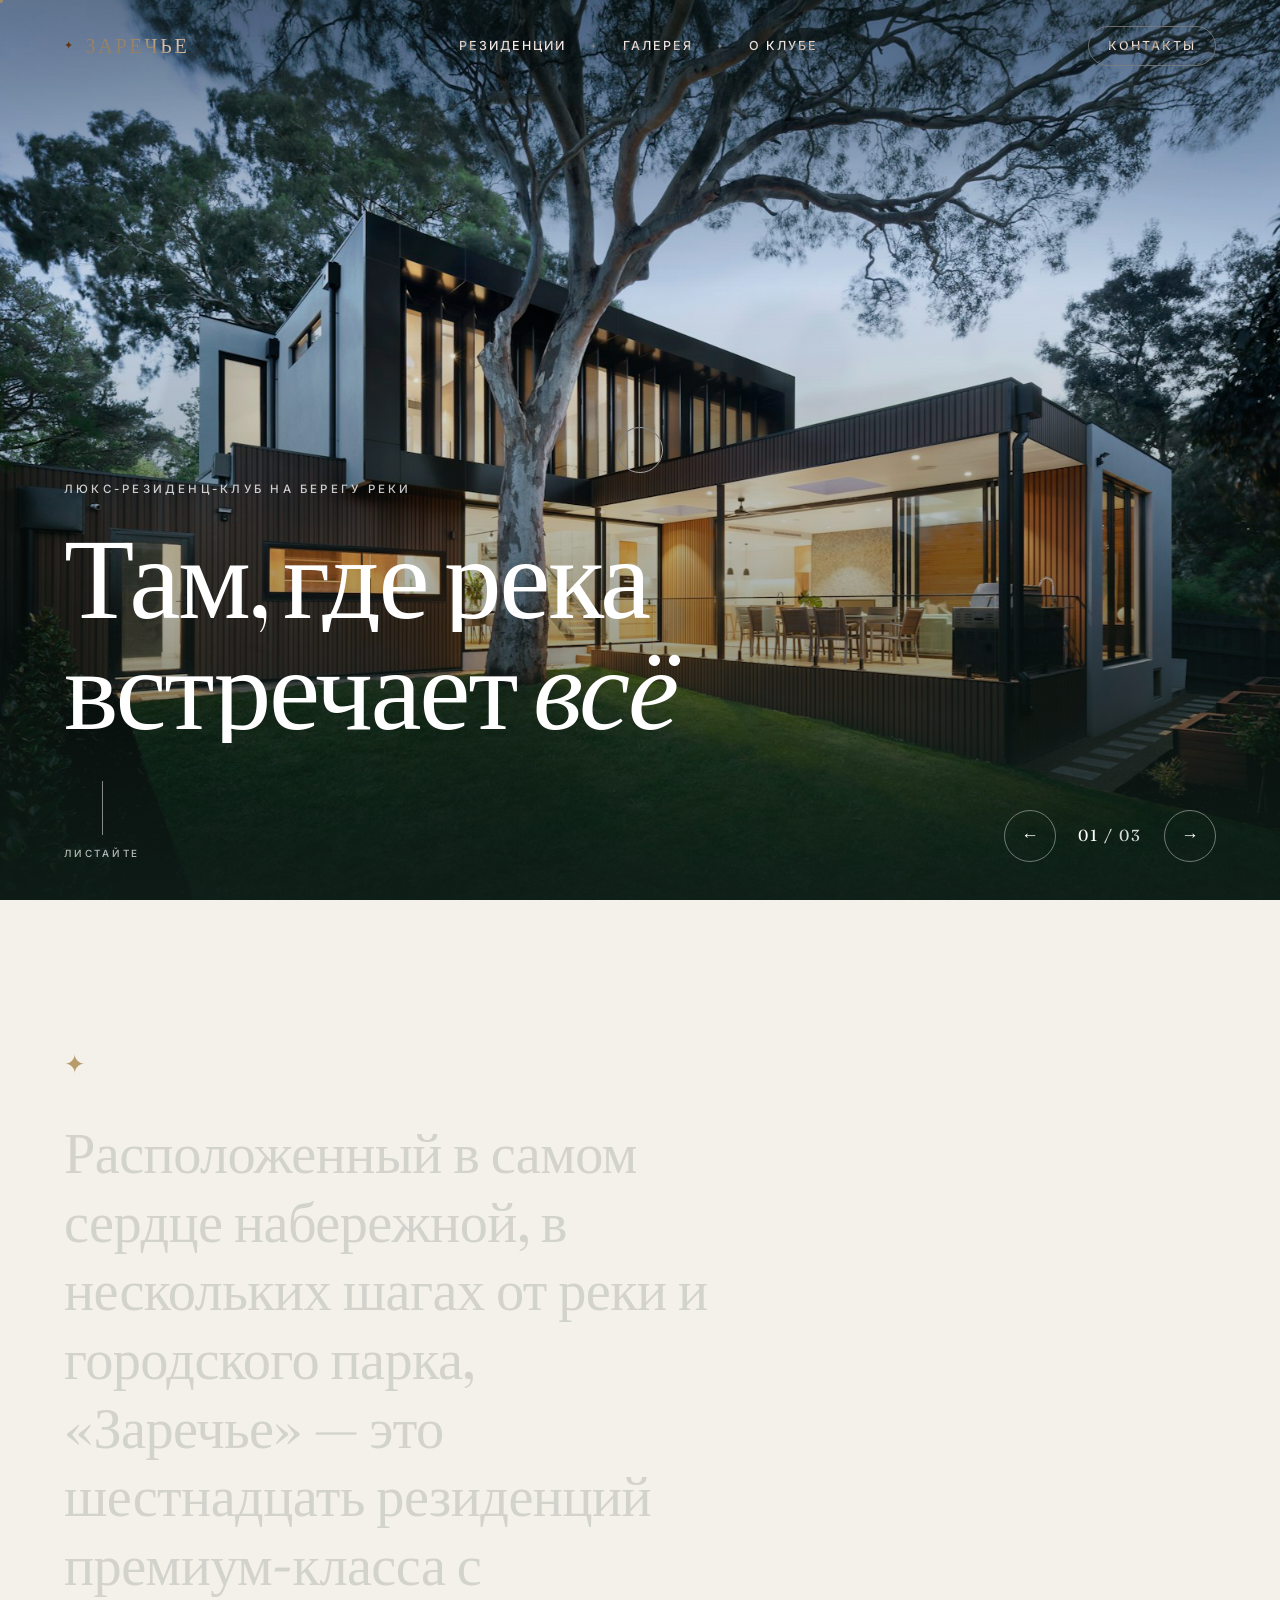
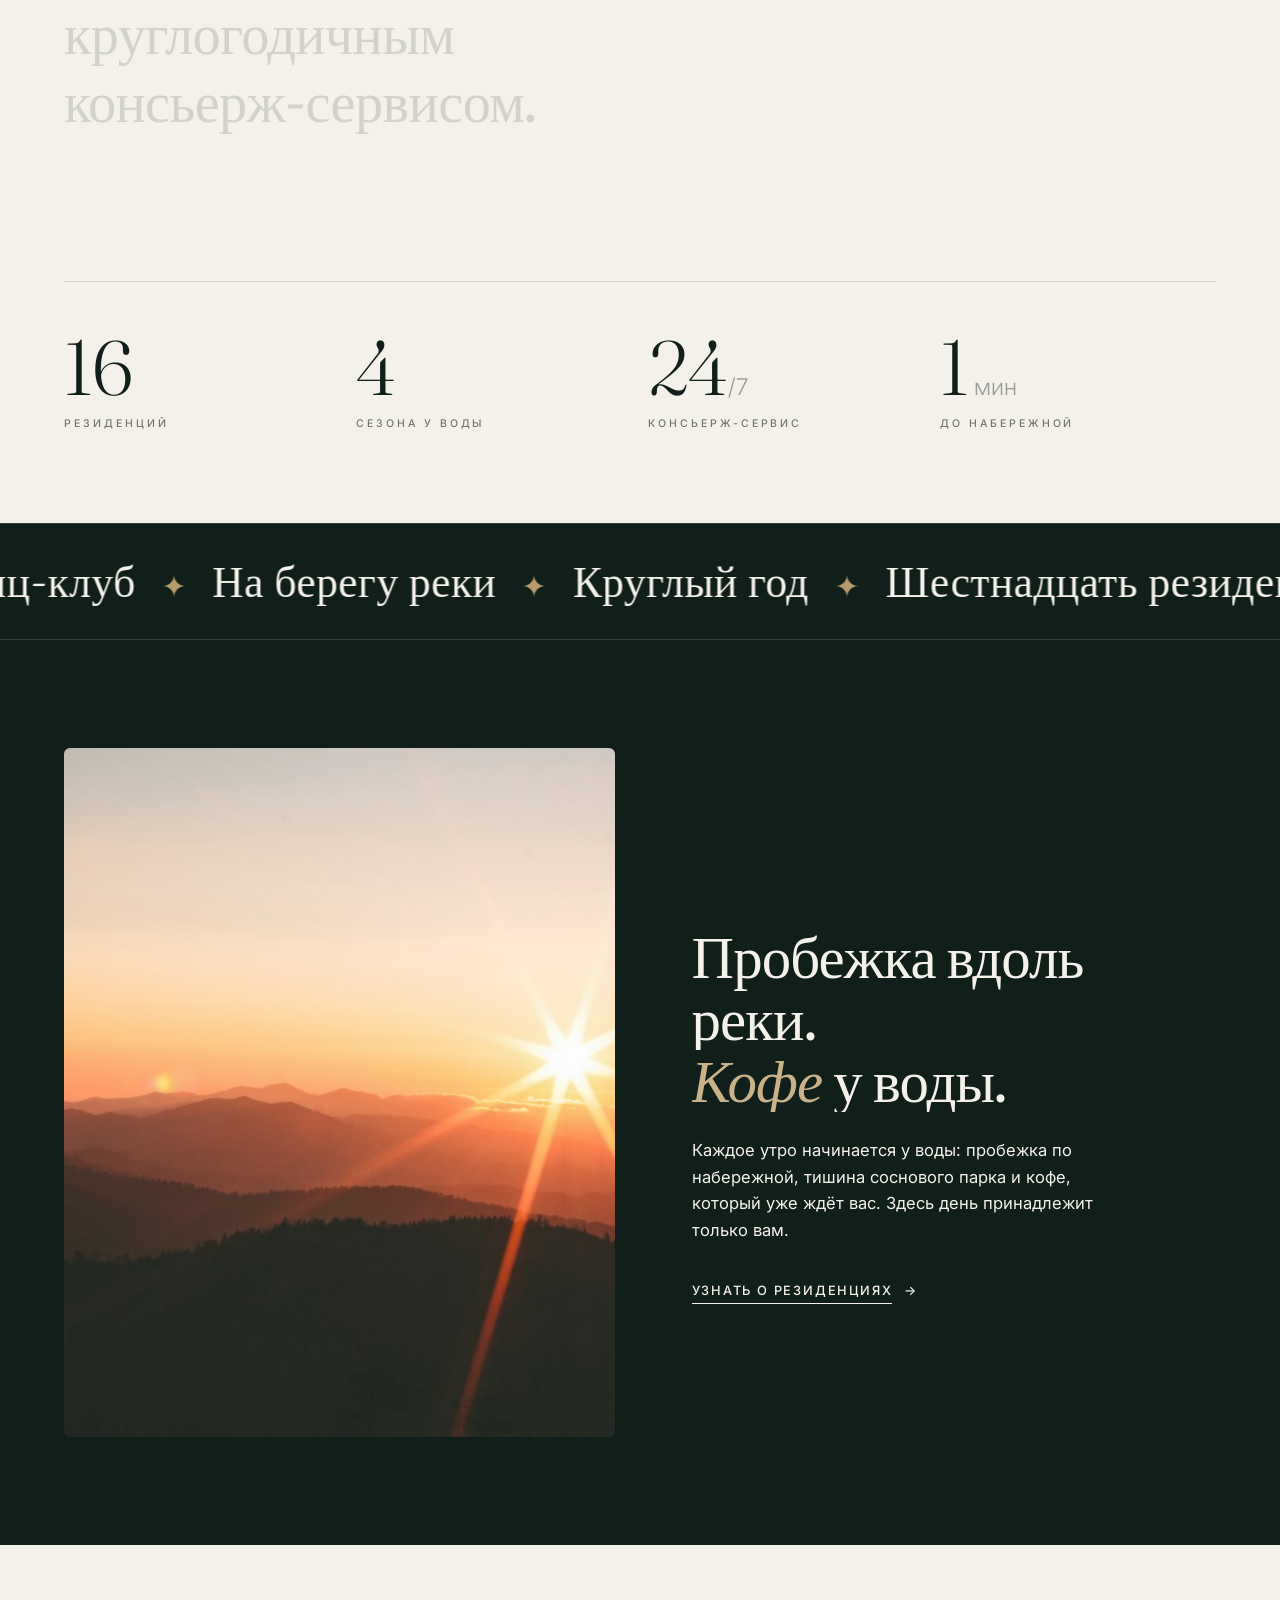
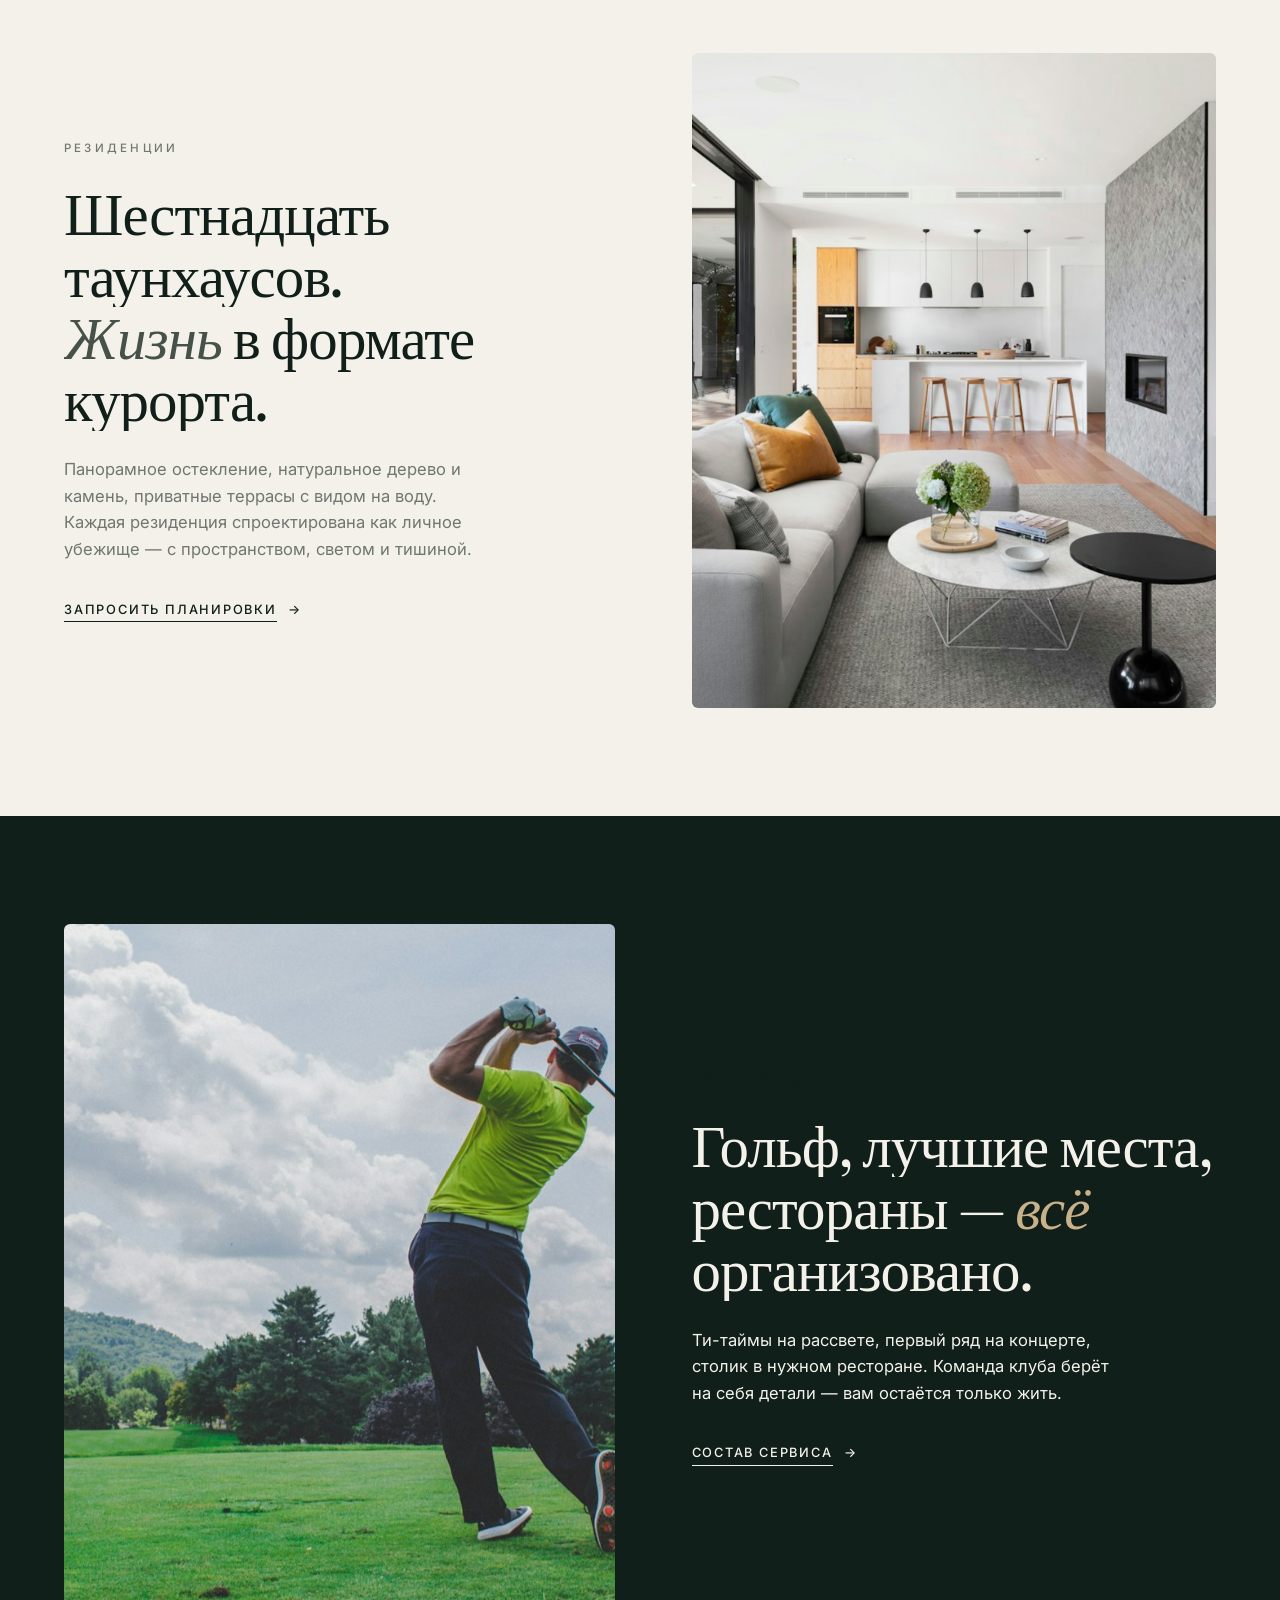
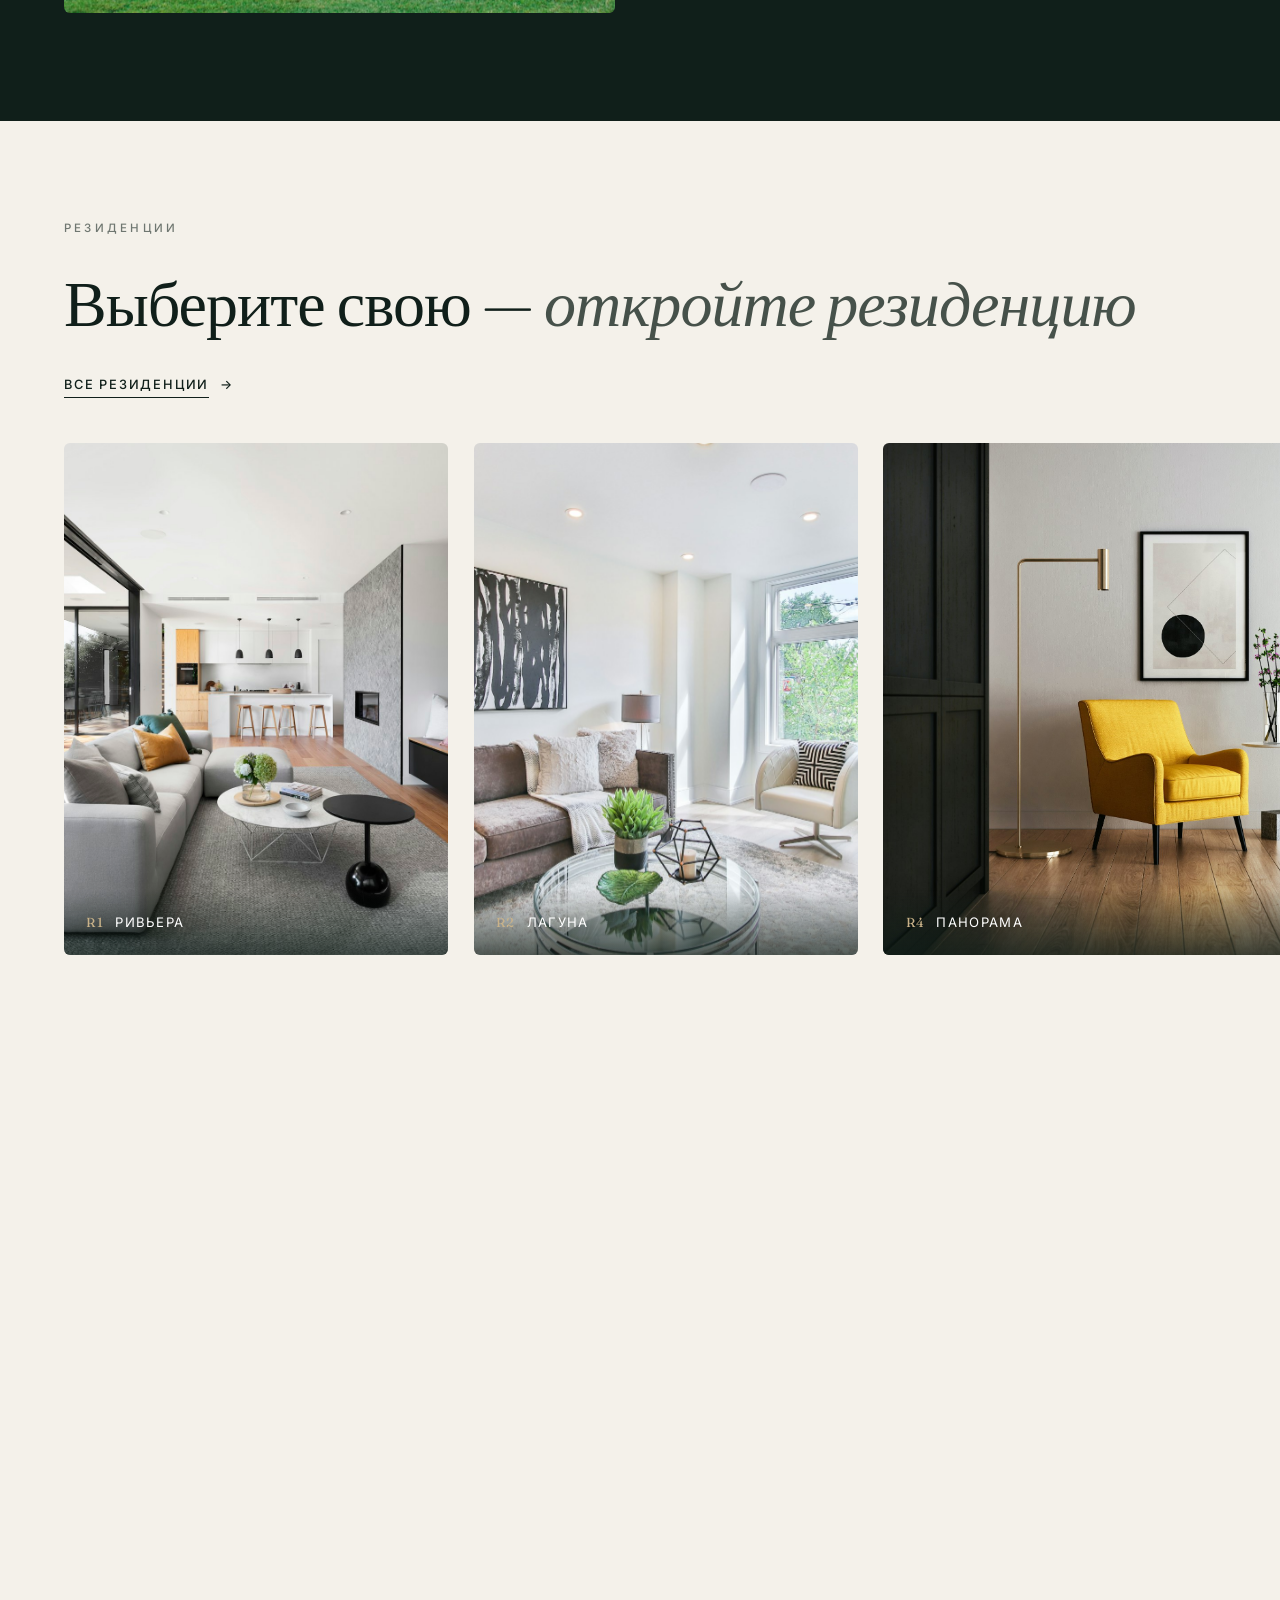
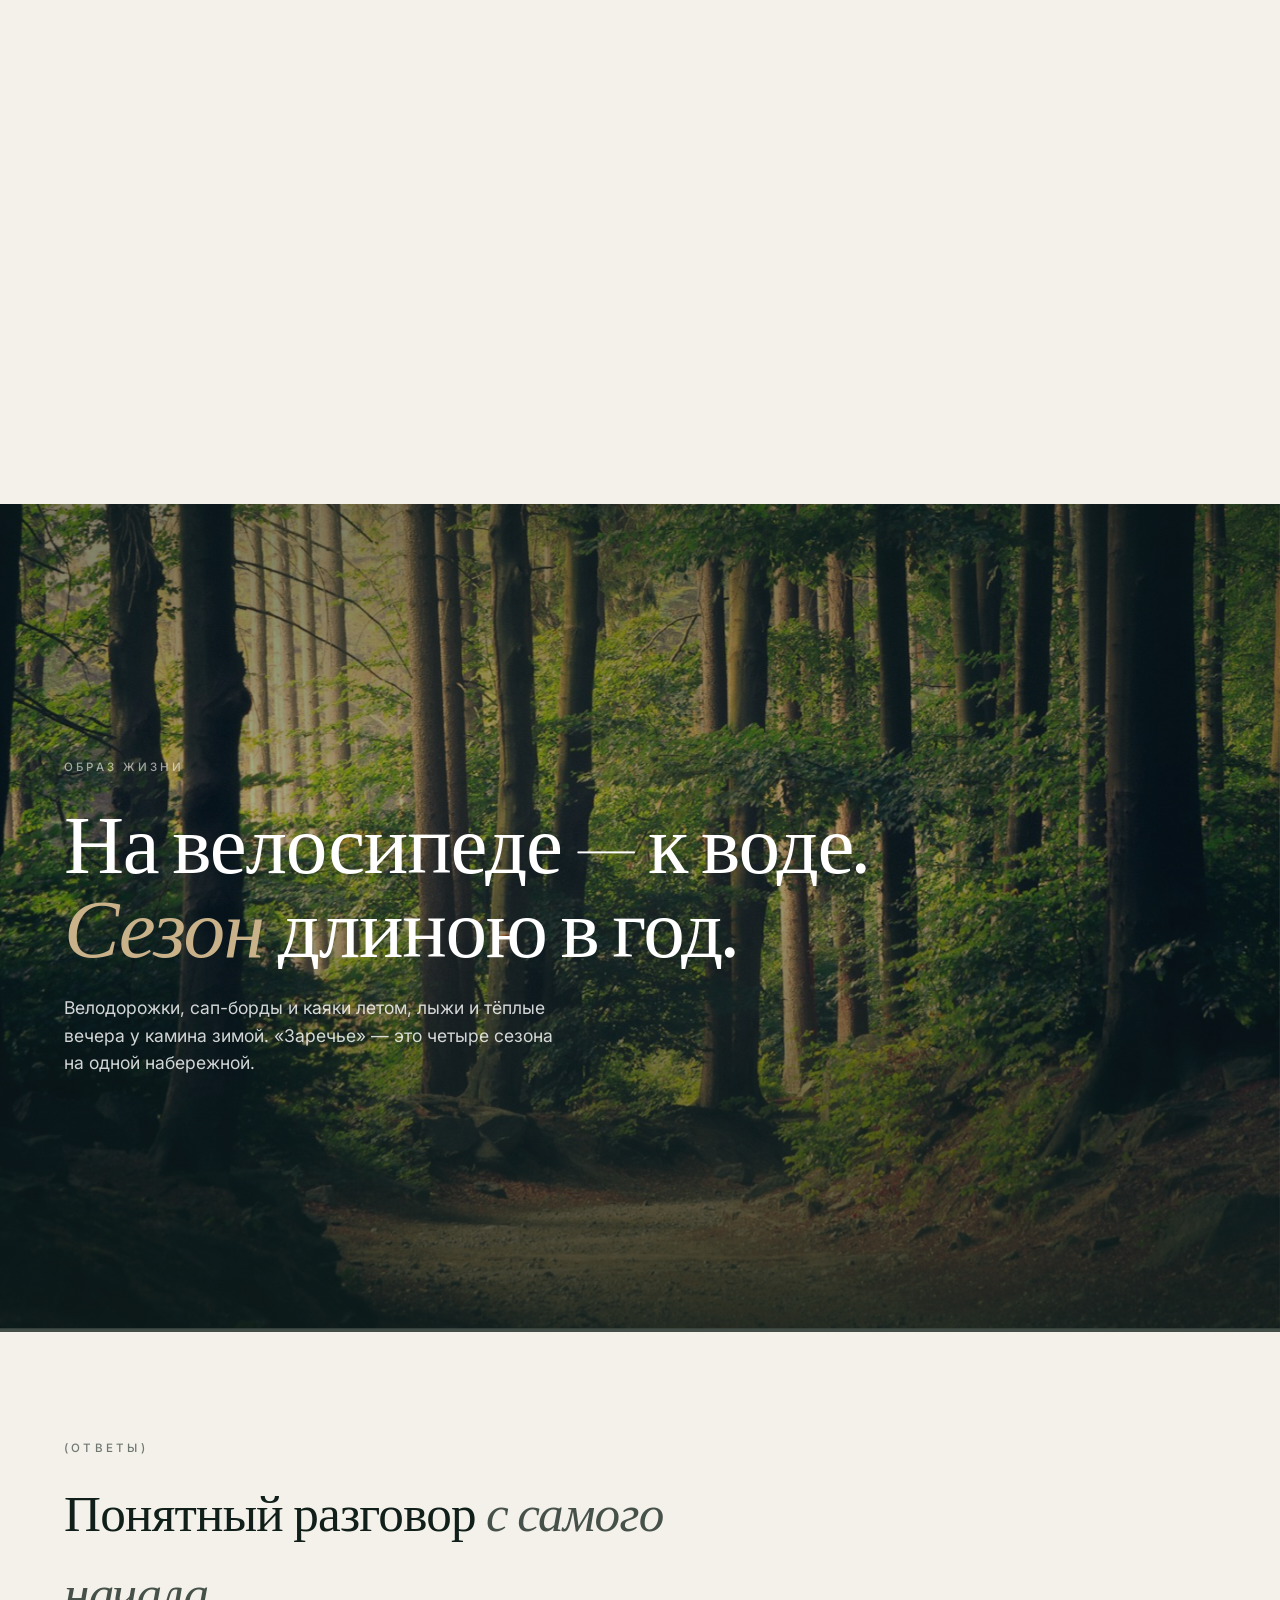
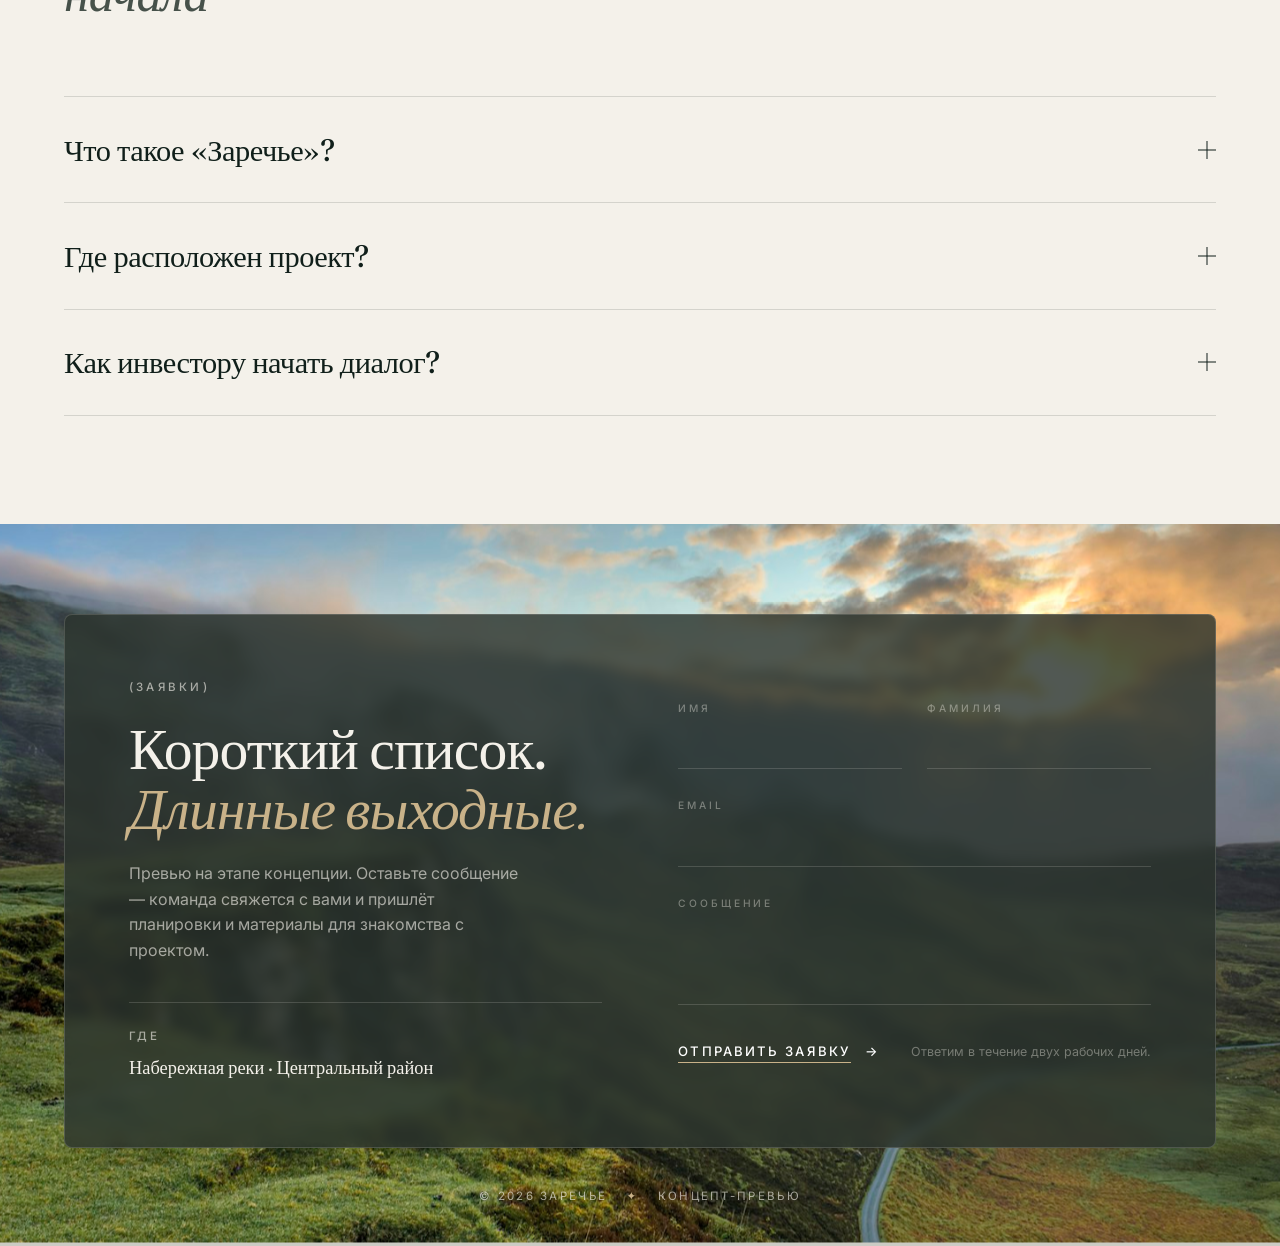
==== index.html @ b9b7f2cf "Initial commit: ЗАРЕЧЬЕ luxury residence club demo site Multi-page Russian-language real estate demo" ====
<!DOCTYPE html>
<html lang="ru">
<head>
<meta charset="UTF-8" />
<meta name="viewport" content="width=device-width, initial-scale=1.0" />
<title>ЗАРЕЧЬЕ — Резиденц-клуб премиум-класса на берегу реки</title>
<meta name="description" content="Заречье — резиденц-клуб из шестнадцати таунхаусов премиум-класса на набережной. Приватные резиденции, природа и круглогодичный консьерж-сервис." />
<link rel="preconnect" href="https://fonts.googleapis.com" />
<link rel="preconnect" href="https://fonts.gstatic.com" crossorigin />
<link href="https://fonts.googleapis.com/css2?family=Fraunces:ital,opsz,wght@0,9..144,300..600;1,9..144,300..500&family=Inter:wght@300;400;500;600&display=swap" rel="stylesheet" />
<link rel="stylesheet" href="styles.css" />
</head>
<body>

<!-- ░░░ ШТОРКА ПЕРЕХОДА ░░░ -->
<div class="page-curtain is-open" aria-hidden="true"><span class="page-curtain__brand"><i>✦</i>ЗАРЕЧЬЕ</span></div>

<!-- ░░░ ПРЕЛОАДЕР ░░░ -->
<div class="loader" id="loader">
  <div class="loader__inner">
    <div class="loader__brand">
      <span class="loader__word" data-word>ЗАРЕЧЬЕ</span>
    </div>
    <div class="loader__meta">
      <span class="loader__tag">РЕЗИДЕНЦ-КЛУБ · КОНЦЕПТ 2026</span>
      <span class="loader__count"><span id="loaderNum">0</span><i>%</i></span>
    </div>
    <div class="loader__bar"><span id="loaderBar"></span></div>
  </div>
</div>

<!-- ░░░ КАСТОМНЫЙ КУРСОР ░░░ -->
<div class="cursor" id="cursor"><span class="cursor__label" id="cursorLabel"></span></div>
<div class="cursor-dot" id="cursorDot"></div>

<!-- ░░░ ШАПКА ░░░ -->
<header class="nav" id="nav" data-theme="dark">
  <a href="#top" class="nav__brand" data-cursor>
    <span class="nav__mark">✦</span>
    <span class="nav__name">ЗАРЕЧЬЕ</span>
  </a>
  <nav class="nav__links">
    <a href="residences.html" data-cursor>Резиденции</a>
    <span class="nav__sep">✦</span>
    <a href="gallery.html" data-cursor>Галерея</a>
    <span class="nav__sep">✦</span>
    <a href="about.html" data-cursor>О клубе</a>
  </nav>
  <a href="contacts.html" class="nav__cta" data-cursor>
    <span>Контакты</span>
  </a>
</header>

<main id="top">

  <!-- ░░░ ГЕРОЙ ░░░ -->
  <section class="hero" id="hero">
    <div class="hero__media">
      <div class="hero__slide is-active" style="background-image:url('assets/img/hero.jpg')"></div>
      <div class="hero__slide" style="background-image:url('assets/img/lake.jpg')"></div>
      <div class="hero__slide" style="background-image:url('assets/img/exterior.jpg')"></div>
      <div class="hero__scrim"></div>
    </div>

    <div class="hero__content">
      <p class="hero__eyebrow eyebrow" data-reveal-line>Люкс-резиденц-клуб на берегу реки</p>
      <h1 class="hero__title display">
        <span class="line"><span data-hero-word>Там,</span> <span data-hero-word>где</span> <span data-hero-word>река</span></span>
        <span class="line"><span data-hero-word>встречает</span> <span data-hero-word><em>всё</em></span></span>
      </h1>
    </div>

    <div class="hero__foot">
      <a href="#concept" class="hero__scroll" data-cursor>
        <span class="hero__scroll-line"></span>
        <span class="eyebrow">Листайте</span>
      </a>
      <div class="hero__nav">
        <button class="hero__arrow" id="heroPrev" data-cursor aria-label="Назад">←</button>
        <span class="hero__count"><i id="heroIndex">01</i> / 03</span>
        <button class="hero__arrow" id="heroNext" data-cursor aria-label="Вперёд">→</button>
      </div>
    </div>
  </section>

  <!-- ░░░ ВСТУПЛЕНИЕ — word reveal ░░░ -->
  <section class="intro" id="concept">
    <div class="intro__star">✦</div>
    <p class="intro__text display" id="introText">Расположенный в самом сердце набережной, в нескольких шагах от реки и городского парка, «Заречье» — это шестнадцать резиденций премиум-класса с круглогодичным консьерж-сервисом.</p>
  </section>

  <!-- ░░░ ЦИФРЫ ░░░ -->
  <section class="stats">
    <div class="stats__row">
      <div class="stat" data-reveal>
        <span class="stat__num display"><span class="count" data-to="16">0</span></span>
        <span class="stat__label eyebrow">Резиденций</span>
      </div>
      <div class="stat" data-reveal>
        <span class="stat__num display"><span class="count" data-to="4">0</span></span>
        <span class="stat__label eyebrow">Сезона у воды</span>
      </div>
      <div class="stat" data-reveal>
        <span class="stat__num display"><span class="count" data-to="24">0</span><i>/7</i></span>
        <span class="stat__label eyebrow">Консьерж-сервис</span>
      </div>
      <div class="stat" data-reveal>
        <span class="stat__num display"><span class="count" data-to="1">0</span><i> мин</i></span>
        <span class="stat__label eyebrow">До набережной</span>
      </div>
    </div>
  </section>

  <!-- ░░░ БЕГУЩАЯ СТРОКА ░░░ -->
  <section class="marquee" aria-hidden="true">
    <div class="marquee__track" id="marquee">
      <span>Резиденц-клуб<i>✦</i>На берегу реки<i>✦</i>Круглый год<i>✦</i>Шестнадцать резиденций<i>✦</i>Жизнь в формате курорта<i>✦</i></span>
      <span>Резиденц-клуб<i>✦</i>На берегу реки<i>✦</i>Круглый год<i>✦</i>Шестнадцать резиденций<i>✦</i>Жизнь в формате курорта<i>✦</i></span>
    </div>
  </section>

  <!-- ░░░ ФИЧА 1 — УТРО (тёмная) ░░░ -->
  <section class="feature feature--dark" id="residences">
    <div class="feature__grid">
      <figure class="feature__media" data-img-reveal>
        <img src="assets/img/morning.jpg" alt="Рассвет над рекой" data-parallax-img />
      </figure>
      <div class="feature__body">
        <p class="eyebrow" data-reveal-line>Утро</p>
        <h2 class="feature__title display">
          <span class="line"><span data-line-word>Пробежка</span> <span data-line-word>вдоль</span> <span data-line-word>реки.</span></span>
          <span class="line"><span data-line-word><em>Кофе</em></span> <span data-line-word>у</span> <span data-line-word>воды.</span></span>
        </h2>
        <p class="feature__lead" data-reveal>Каждое утро начинается у воды: пробежка по набережной, тишина соснового парка и кофе, который уже ждёт вас. Здесь день принадлежит только вам.</p>
        <a href="#contact" class="link" data-cursor><span>Узнать о резиденциях</span><i>→</i></a>
      </div>
    </div>
  </section>

  <!-- ░░░ ФИЧА 2 — РЕЗИДЕНЦИИ (светлая) ░░░ -->
  <section class="feature feature--light">
    <div class="feature__grid feature__grid--reverse">
      <figure class="feature__media" data-img-reveal>
        <img src="assets/img/interior1.jpg" alt="Интерьер резиденции" data-parallax-img />
      </figure>
      <div class="feature__body">
        <p class="eyebrow" data-reveal-line>Резиденции</p>
        <h2 class="feature__title display">
          <span class="line"><span data-line-word>Шестнадцать</span> <span data-line-word>таунхаусов.</span></span>
          <span class="line"><span data-line-word><em>Жизнь</em></span> <span data-line-word>в</span> <span data-line-word>формате</span> <span data-line-word>курорта.</span></span>
        </h2>
        <p class="feature__lead" data-reveal>Панорамное остекление, натуральное дерево и камень, приватные террасы с видом на воду. Каждая резиденция спроектирована как личное убежище — с пространством, светом и тишиной.</p>
        <a href="#contact" class="link" data-cursor><span>Запросить планировки</span><i>→</i></a>
      </div>
    </div>
  </section>

  <!-- ░░░ ФИЧА 3 — КОНСЬЕРЖ (тёмная) ░░░ -->
  <section class="feature feature--dark">
    <div class="feature__grid">
      <figure class="feature__media" data-img-reveal>
        <img src="assets/img/golf.jpg" alt="Поле для гольфа" data-parallax-img />
      </figure>
      <div class="feature__body">
        <p class="eyebrow" data-reveal-line>Консьерж-сервис</p>
        <h2 class="feature__title display">
          <span class="line"><span data-line-word>Гольф,</span> <span data-line-word>лучшие</span> <span data-line-word>места,</span></span>
          <span class="line"><span data-line-word>рестораны</span> <span data-line-word>—</span> <span data-line-word><em>всё</em></span> <span data-line-word>организовано.</span></span>
        </h2>
        <p class="feature__lead" data-reveal>Ти-таймы на рассвете, первый ряд на концерте, столик в нужном ресторане. Команда клуба берёт на себя детали — вам остаётся только жить.</p>
        <a href="#contact" class="link" data-cursor><span>Состав сервиса</span><i>→</i></a>
      </div>
    </div>
  </section>

  <!-- ░░░ ГОРИЗОНТАЛЬНАЯ ГАЛЕРЕЯ ░░░ -->
  <section class="gallery" id="place">
    <div class="gallery__head">
      <p class="eyebrow" data-reveal-line>Резиденции</p>
      <h2 class="gallery__title display" data-reveal>Выберите свою — <em>откройте резиденцию</em></h2>
      <a href="residences.html" class="link" data-cursor data-reveal style="margin-top:.4rem"><span>Все резиденции</span><i>→</i></a>
    </div>
    <div class="gallery__viewport">
      <div class="gallery__track" id="galleryTrack">
        <a class="gcard" href="residence.html?id=R1" data-cursor data-cursor-label="открыть"><img src="assets/img/interior1.jpg" alt="Резиденция Ривьера"><figcaption><b>R1</b> Ривьера</figcaption></a>
        <a class="gcard" href="residence.html?id=R2" data-cursor data-cursor-label="открыть"><img src="assets/img/living2.jpg" alt="Резиденция Лагуна"><figcaption><b>R2</b> Лагуна</figcaption></a>
        <a class="gcard gcard--wide" href="residence.html?id=R4" data-cursor data-cursor-label="открыть"><img src="assets/img/interior2.jpg" alt="Резиденция Панорама"><figcaption><b>R4</b> Панорама</figcaption></a>
        <a class="gcard" href="residence.html?id=R3" data-cursor data-cursor-label="открыть"><img src="assets/img/terrace.jpg" alt="Резиденция Прибрежная"><figcaption><b>R3</b> Прибрежная</figcaption></a>
        <a class="gcard" href="residence.html?id=R6" data-cursor data-cursor-label="открыть"><img src="assets/img/bedroom1.jpg" alt="Резиденция Маяк"><figcaption><b>R6</b> Маяк</figcaption></a>
      </div>
    </div>
  </section>

  <!-- ░░░ ФИЧА 4 — ОБРАЗ ЖИЗНИ (тёмная, full-bleed) ░░░ -->
  <section class="lifestyle">
    <div class="lifestyle__bg" style="background-image:url('assets/img/forest.jpg')" data-parallax-bg></div>
    <div class="lifestyle__scrim"></div>
    <div class="lifestyle__content">
      <p class="eyebrow eyebrow--light" data-reveal-line>Образ жизни</p>
      <h2 class="lifestyle__title display">
        <span class="line"><span data-line-word>На</span> <span data-line-word>велосипеде</span> <span data-line-word>—</span> <span data-line-word>к</span> <span data-line-word>воде.</span></span>
        <span class="line"><span data-line-word><em>Сезон</em></span> <span data-line-word>длиною</span> <span data-line-word>в</span> <span data-line-word>год.</span></span>
      </h2>
      <p class="lifestyle__lead" data-reveal>Велодорожки, сап-борды и каяки летом, лыжи и тёплые вечера у камина зимой. «Заречье» — это четыре сезона на одной набережной.</p>
    </div>
  </section>

  <!-- ░░░ FAQ ░░░ -->
  <section class="faq">
    <div class="faq__head">
      <p class="eyebrow" data-reveal-line>(ответы)</p>
      <h2 class="faq__title display" data-reveal>Понятный разговор <em>с самого начала</em></h2>
    </div>
    <div class="faq__list">
      <div class="qa" data-reveal>
        <button class="qa__q" data-cursor>
          <span class="qa__qtext display">Что такое «Заречье»?</span>
          <span class="qa__icon"></span>
        </button>
        <div class="qa__a"><p>«Заречье» — это резиденц-клуб из шестнадцати таунхаусов премиум-класса, устроенный как мини-курорт: приватные резиденции и круглогодичный консьерж-сервис на берегу реки.</p></div>
      </div>
      <div class="qa" data-reveal>
        <button class="qa__q" data-cursor>
          <span class="qa__qtext display">Где расположен проект?</span>
          <span class="qa__icon"></span>
        </button>
        <div class="qa__a"><p>Концепция выстроена вокруг набережной: в шаговой доступности река, городской парк, рестораны, гольф и природа Центрального района.</p></div>
      </div>
      <div class="qa" data-reveal>
        <button class="qa__q" data-cursor>
          <span class="qa__qtext display">Как инвестору начать диалог?</span>
          <span class="qa__icon"></span>
        </button>
        <div class="qa__a"><p>Оставьте заявку в форме ниже — команда пришлёт детали по планировкам, условиям и материалы для следующего этапа знакомства с проектом.</p></div>
      </div>
    </div>
  </section>

  <!-- ░░░ КОНТАКТЫ ░░░ -->
  <section class="contact" id="contact">
    <div class="contact__bg" style="background-image:url('assets/img/mist.jpg')" data-parallax-bg></div>
    <div class="contact__card" data-reveal>
      <div class="contact__intro">
        <p class="eyebrow eyebrow--light" data-reveal-line>(заявки)</p>
        <h2 class="contact__title display">
          <span class="line">Короткий список.</span>
          <span class="line"><em>Длинные выходные.</em></span>
        </h2>
        <p class="contact__sub">Превью на этапе концепции. Оставьте сообщение — команда свяжется с вами и пришлёт планировки и материалы для знакомства с проектом.</p>
        <div class="contact__where">
          <span class="eyebrow eyebrow--light">Где</span>
          <span class="contact__addr">Набережная реки · Центральный район</span>
        </div>
      </div>

      <form class="form" id="form" data-demo-form novalidate>
        <div class="form__row">
          <label class="field"><span class="field__label eyebrow">Имя</span><input type="text" name="first" autocomplete="given-name" data-cursor /><span class="field__line"></span></label>
          <label class="field"><span class="field__label eyebrow">Фамилия</span><input type="text" name="last" autocomplete="family-name" data-cursor /><span class="field__line"></span></label>
        </div>
        <label class="field"><span class="field__label eyebrow">Email</span><input type="email" name="email" autocomplete="email" data-cursor /><span class="field__line"></span></label>
        <label class="field"><span class="field__label eyebrow">Сообщение</span><textarea name="message" rows="3" data-cursor></textarea><span class="field__line"></span></label>
        <div class="form__foot">
          <button type="submit" class="submit" id="submit" data-cursor>
            <span class="submit__txt">Отправить заявку</span>
            <span class="submit__arrow">→</span>
          </button>
          <span class="form__note">Ответим в течение двух рабочих дней.</span>
        </div>
      </form>
    </div>

    <footer class="footer">
      <span>© 2026 ЗАРЕЧЬЕ</span>
      <span class="footer__mark">✦</span>
      <span>Концепт-превью</span>
    </footer>
  </section>

</main>

<!-- ░░░ СКРИПТЫ ░░░ -->
<script src="assets/vendor/gsap.min.js"></script>
<script src="assets/vendor/ScrollTrigger.min.js"></script>
<script src="assets/vendor/lenis.min.js"></script>
<script src="assets/vendor/split-type.min.js"></script>
<script src="main.js"></script>
</body>
</html>
---- styles.css ----
/* ═══════════════════════════════════════════
   ЗАРЕЧЬЕ — Residence Club · demo
   ═══════════════════════════════════════════ */

:root{
  --cream:#F4F1EA;
  --cream-2:#ECE6D9;
  --forest:#101F1A;
  --forest-2:#16241E;
  --sage:#3B453D;
  --sage-2:#46514A;
  --ink:#101F1A;
  --ink-60:rgba(16,31,26,.58);
  --ink-40:rgba(16,31,26,.40);
  --ink-14:rgba(16,31,26,.14);
  --paper:#F4F1EA;
  --paper-60:rgba(244,241,234,.62);
  --paper-40:rgba(244,241,234,.38);
  --paper-16:rgba(244,241,234,.16);
  --gold:#B79B6B;
  --gold-soft:#C9B289;
  --serif:'Fraunces',Georgia,serif;
  --sans:'Inter',-apple-system,system-ui,sans-serif;
  --ease:cubic-bezier(.6,.01,.05,1);
  --ease-out:cubic-bezier(.16,1,.3,1);
  --pad:clamp(1.4rem,5vw,5.5rem);
}

*{margin:0;padding:0;box-sizing:border-box}
html{-webkit-font-smoothing:antialiased;text-rendering:optimizeLegibility}
html.lenis,html.lenis body{height:auto}
.lenis.lenis-smooth{scroll-behavior:auto!important}
.lenis.lenis-smooth [data-lenis-prevent]{overscroll-behavior:contain}

body{
  font-family:var(--sans);
  background:var(--cream);
  color:var(--ink);
  font-size:17px;
  line-height:1.55;
  overflow-x:hidden;
  cursor:none;
}
@media (max-width:900px){ body{cursor:auto} }

img{display:block;max-width:100%;height:auto}
a{color:inherit;text-decoration:none}
em{font-style:italic}
.display{font-family:var(--serif);font-weight:400;letter-spacing:-.015em}
.display em{font-weight:400}

.eyebrow{
  font-family:var(--sans);
  font-size:.72rem;
  font-weight:500;
  letter-spacing:.28em;
  text-transform:uppercase;
  color:var(--ink-60);
}
.eyebrow--light{color:var(--paper-60)}

/* ─── ПРЕЛОАДЕР ─────────────────────────── */
.loader{
  position:fixed;inset:0;z-index:1000;
  background:var(--forest);color:var(--paper);
  display:flex;align-items:flex-end;
  padding:var(--pad);
  clip-path:inset(0 0 0 0);
}
.loader__inner{width:100%;}
.loader__brand{overflow:hidden;}
.loader__word{
  display:inline-block;
  font-family:var(--serif);
  font-size:clamp(3rem,12vw,11rem);
  font-weight:300;letter-spacing:.02em;line-height:.9;
  transform:translateY(110%);
}
.loader__meta{
  display:flex;justify-content:space-between;align-items:flex-end;
  margin-top:1.6rem;
}
.loader__tag{font-size:.7rem;letter-spacing:.26em;text-transform:uppercase;color:var(--paper-40)}
.loader__count{font-family:var(--serif);font-size:1.4rem;color:var(--paper-60)}
.loader__count i{font-style:normal;font-size:.8rem;color:var(--paper-40)}
.loader__bar{margin-top:1.2rem;height:1px;background:var(--paper-16);position:relative;overflow:hidden}
.loader__bar span{position:absolute;inset:0;background:var(--gold);transform:scaleX(0);transform-origin:left;}

/* ─── КУРСОР ────────────────────────────── */
.cursor,.cursor-dot{position:fixed;top:0;left:0;z-index:900;pointer-events:none;border-radius:50%;mix-blend-mode:difference}
.cursor{
  width:46px;height:46px;margin:-23px 0 0 -23px;
  border:1px solid rgba(255,255,255,.7);
  display:flex;align-items:center;justify-content:center;
  transition:width .4s var(--ease-out),height .4s var(--ease-out),margin .4s var(--ease-out),background .3s;
}
.cursor-dot{width:5px;height:5px;margin:-2.5px 0 0 -2.5px;background:#fff}
.cursor__label{font-size:.6rem;letter-spacing:.12em;text-transform:uppercase;color:#fff;opacity:0;transform:scale(.6);transition:opacity .3s,transform .3s;font-weight:500}
.cursor.is-hover{width:74px;height:74px;margin:-37px 0 0 -37px;background:rgba(255,255,255,.08)}
.cursor.is-label{width:96px;height:96px;margin:-48px 0 0 -48px;background:#fff;border-color:#fff;mix-blend-mode:normal}
.cursor.is-label .cursor__label{opacity:1;transform:scale(1);color:var(--forest)}
.cursor.is-label ~ .cursor-dot{opacity:0}
@media (max-width:900px){ .cursor,.cursor-dot{display:none} }

/* ─── ШАПКА ─────────────────────────────── */
.nav{
  position:fixed;top:0;left:0;width:100%;z-index:500;
  display:flex;align-items:center;justify-content:space-between;
  padding:1.6rem var(--pad);
  mix-blend-mode:difference;color:#fff;
  transition:transform .6s var(--ease-out);
  will-change:transform;
}
.nav.is-hidden{transform:translateY(-120%)}
.nav__brand{display:flex;align-items:center;gap:.6rem;font-family:var(--serif);font-size:1.25rem;letter-spacing:.14em}
.nav__mark{font-size:.7rem;color:var(--gold-soft)}
.nav__links{display:flex;align-items:center;gap:1.5rem;font-size:.78rem;letter-spacing:.16em;text-transform:uppercase;font-weight:500}
.nav__links a{position:relative;padding:.2rem 0}
.nav__links a::after{content:"";position:absolute;left:0;bottom:-2px;width:100%;height:1px;background:currentColor;transform:scaleX(0);transform-origin:right;transition:transform .5s var(--ease-out)}
.nav__links a:hover::after{transform:scaleX(1);transform-origin:left}
.nav__sep{font-size:.5rem;opacity:.5}
.nav__cta{font-size:.78rem;letter-spacing:.16em;text-transform:uppercase;font-weight:500;border:1px solid rgba(255,255,255,.4);padding:.6rem 1.2rem;border-radius:40px;transition:background .4s,color .4s,border-color .4s}
.nav__cta:hover{background:#fff;color:var(--forest);border-color:#fff}
@media (max-width:760px){ .nav__links{display:none} }

/* ─── ГЕРОЙ ─────────────────────────────── */
.hero{position:relative;height:100svh;min-height:640px;overflow:hidden;color:#fff;display:flex;flex-direction:column;justify-content:flex-end}
.hero__media{position:absolute;inset:0;z-index:0}
.hero__slide{position:absolute;inset:0;background-size:cover;background-position:center;opacity:0;transform:scale(1.08);transition:opacity 1.4s var(--ease)}
.hero__slide.is-active{opacity:1}
.hero__scrim{position:absolute;inset:0;background:linear-gradient(180deg,rgba(16,31,26,.34) 0%,rgba(16,31,26,.05) 32%,rgba(16,31,26,.4) 72%,rgba(16,31,26,.86) 100%)}
.hero__content{position:relative;z-index:2;padding:0 var(--pad)}
.hero__eyebrow{color:rgba(255,255,255,.78)!important;margin-bottom:1.4rem}
.hero__title{font-size:clamp(2.9rem,9vw,8.4rem);line-height:.96;font-weight:400;letter-spacing:-.02em}
.hero__title .line{display:block;overflow:hidden}
.hero__title [data-hero-word]{display:inline-block;transform:translateY(110%)}
.hero__title em{font-weight:300}
.hero__foot{position:relative;z-index:2;display:flex;align-items:flex-end;justify-content:space-between;padding:2.4rem var(--pad) 2.4rem}
.hero__scroll{display:flex;flex-direction:column;align-items:center;gap:.7rem}
.hero__scroll .eyebrow{color:rgba(255,255,255,.7)!important;font-size:.62rem}
.hero__scroll-line{width:1px;height:54px;background:rgba(255,255,255,.5);position:relative;overflow:hidden}
.hero__scroll-line::after{content:"";position:absolute;top:-54px;left:0;width:100%;height:54px;background:#fff;animation:scrollLine 2.4s var(--ease) infinite}
@keyframes scrollLine{0%{transform:translateY(0)}60%,100%{transform:translateY(108px)}}
.hero__nav{display:flex;align-items:center;gap:1.4rem}
.hero__arrow{background:none;border:1px solid rgba(255,255,255,.4);color:#fff;width:52px;height:52px;border-radius:50%;font-size:1.1rem;cursor:none;transition:background .4s,color .4s;display:flex;align-items:center;justify-content:center}
.hero__arrow:hover{background:#fff;color:var(--forest)}
.hero__count{font-family:var(--serif);font-size:1rem;letter-spacing:.1em;color:rgba(255,255,255,.85)}
.hero__count i{font-style:normal;color:#fff}

/* ─── ВСТУПЛЕНИЕ ────────────────────────── */
.intro{background:var(--cream);padding:clamp(7rem,16vh,15rem) var(--pad)}
.intro__star{font-size:1.6rem;color:var(--gold);margin-bottom:2.2rem;transform:rotate(0deg)}
.intro__text{
  font-size:clamp(1.7rem,4.4vw,3.7rem);
  line-height:1.22;max-width:18ch;font-weight:400;letter-spacing:-.01em;
}
.intro__text .word{color:var(--ink-14);transition:color .1s linear;display:inline-block}
.intro__text .word.space{width:.28em}

/* ─── ЦИФРЫ ─────────────────────────────── */
.stats{background:var(--cream);padding:0 var(--pad) clamp(5rem,10vh,9rem)}
.stats__row{display:grid;grid-template-columns:repeat(4,1fr);gap:1rem;border-top:1px solid var(--ink-14);padding-top:3rem}
.stat{display:flex;flex-direction:column;gap:.6rem}
.stat__num{font-size:clamp(2.6rem,6vw,5rem);line-height:1;font-weight:300}
.stat__num i{font-style:normal;font-size:.3em;color:var(--ink-40);font-family:var(--sans);letter-spacing:0}
.stat__label{font-size:.66rem}
@media (max-width:760px){ .stats__row{grid-template-columns:repeat(2,1fr);gap:2.4rem 1rem} }

/* ─── БЕГУЩАЯ СТРОКА ────────────────────── */
.marquee{background:var(--forest);color:var(--paper);padding:1.5rem 0;overflow:hidden;white-space:nowrap;border-top:1px solid var(--paper-16);border-bottom:1px solid var(--paper-16)}
.marquee__track{display:inline-flex;will-change:transform}
.marquee__track span{font-family:var(--serif);font-size:clamp(1.6rem,3.4vw,2.8rem);font-weight:300;padding-right:0;letter-spacing:.01em}
.marquee__track i{font-style:normal;color:var(--gold);margin:0 1.6rem;font-size:.7em;vertical-align:middle}

/* ─── ФИЧИ ──────────────────────────────── */
.feature{padding:clamp(5rem,12vh,11rem) var(--pad)}
.feature--dark{background:var(--forest);color:var(--paper)}
.feature--light{background:var(--cream);color:var(--ink)}
.feature__grid{display:grid;grid-template-columns:1.05fr 1fr;gap:clamp(2.5rem,6vw,7rem);align-items:center}
.feature__grid--reverse .feature__media{order:2}
.feature__media{position:relative;overflow:hidden;border-radius:6px;aspect-ratio:4/5;clip-path:inset(100% 0 0 0)}
.feature__media img{width:100%;height:120%;object-fit:cover;will-change:transform}
.feature__title{font-size:clamp(2rem,4.6vw,3.7rem);line-height:1.05;margin:1.6rem 0;font-weight:400}
.feature__title .line{display:block;overflow:hidden}
.feature__title [data-line-word]{display:inline-block}
.feature__title em{font-weight:300}
.feature--dark .feature__title em{color:var(--gold-soft)}
.feature--light .feature__title em{color:var(--sage-2)}
.feature__lead{max-width:42ch;font-size:1.04rem;line-height:1.6;color:inherit;opacity:.78;margin-bottom:2rem}
.feature--light .feature__lead{color:var(--ink-60);opacity:1}

.link{display:inline-flex;align-items:center;gap:.7rem;font-size:.8rem;letter-spacing:.14em;text-transform:uppercase;font-weight:500;position:relative}
.link span{position:relative}
.link span::after{content:"";position:absolute;left:0;bottom:-3px;width:100%;height:1px;background:currentColor;transform:scaleX(1);transform-origin:left;transition:transform .5s var(--ease-out)}
.link:hover span::after{transform:scaleX(0);transform-origin:right}
.link i{font-style:normal;transition:transform .4s var(--ease-out)}
.link:hover i{transform:translateX(6px)}
@media (max-width:840px){ .feature__grid,.feature__grid--reverse{grid-template-columns:1fr;gap:2.5rem} .feature__grid--reverse .feature__media{order:0} .feature__media{aspect-ratio:4/3} }

/* ─── ГАЛЕРЕЯ ───────────────────────────── */
.gallery{background:var(--cream);padding:clamp(5rem,11vh,9rem) 0;overflow:hidden}
.gallery__head{padding:0 var(--pad);margin-bottom:3rem;display:flex;flex-direction:column;gap:1rem}
.gallery__title{font-size:clamp(2rem,5vw,4rem);font-weight:400}
.gallery__title em{color:var(--sage-2)}
.gallery__viewport{width:100%}
.gallery__track{display:flex;gap:1.6rem;padding:0 var(--pad);will-change:transform}
@media (max-width:900px){
  .gallery__viewport{overflow-x:auto;-webkit-overflow-scrolling:touch;scroll-snap-type:x mandatory;scrollbar-width:none}
  .gallery__viewport::-webkit-scrollbar{display:none}
  .gallery__track{will-change:auto}
  .gcard{scroll-snap-align:start;width:78vw}
  .gcard--wide{width:88vw}
}
.gcard{position:relative;flex:0 0 auto;width:clamp(260px,30vw,420px);aspect-ratio:3/4;overflow:hidden;border-radius:6px}
.gcard--wide{width:clamp(360px,44vw,640px);aspect-ratio:16/10}
.gcard img{width:100%;height:100%;object-fit:cover;transition:transform 1.1s var(--ease-out);will-change:transform}
.gcard:hover img{transform:scale(1.06)}
.gcard figcaption{position:absolute;left:0;bottom:0;width:100%;padding:1.4rem;color:#fff;font-size:.82rem;letter-spacing:.1em;text-transform:uppercase;background:linear-gradient(0deg,rgba(16,31,26,.7),transparent);display:flex;gap:.7rem;align-items:baseline}
.gcard figcaption b{font-family:var(--serif);font-weight:400;color:var(--gold-soft)}

/* ─── ОБРАЗ ЖИЗНИ (full-bleed) ──────────── */
.lifestyle{position:relative;min-height:92vh;display:flex;align-items:center;overflow:hidden;color:#fff;padding:6rem var(--pad)}
.lifestyle__bg{position:absolute;inset:-12% 0;background-size:cover;background-position:center;will-change:transform}
.lifestyle__scrim{position:absolute;inset:0;background:linear-gradient(180deg,rgba(16,31,26,.55),rgba(16,31,26,.35) 40%,rgba(16,31,26,.78))}
.lifestyle__content{position:relative;z-index:2;max-width:60rem}
.lifestyle__title{font-size:clamp(2.4rem,6.5vw,6rem);line-height:1;margin:1.6rem 0;font-weight:400}
.lifestyle__title .line{display:block;overflow:hidden}
.lifestyle__title [data-line-word]{display:inline-block}
.lifestyle__title em{font-weight:300;color:var(--gold-soft)}
.lifestyle__lead{max-width:46ch;font-size:1.1rem;color:rgba(255,255,255,.82)}

/* ─── FAQ ───────────────────────────────── */
.faq{background:var(--cream);padding:clamp(5rem,12vh,10rem) var(--pad)}
.faq__head{margin-bottom:4rem;display:flex;flex-direction:column;gap:1rem}
.faq__title{font-size:clamp(1.8rem,4vw,3.2rem);font-weight:400;max-width:20ch}
.faq__title em{color:var(--sage-2)}
.qa{border-top:1px solid var(--ink-14)}
.qa:last-child{border-bottom:1px solid var(--ink-14)}
.qa__q{width:100%;background:none;border:none;cursor:none;display:flex;align-items:center;justify-content:space-between;gap:2rem;padding:2.1rem 0;text-align:left;color:var(--ink)}
.qa__qtext{font-size:clamp(1.2rem,2.6vw,1.9rem);font-weight:400;transition:color .4s,transform .5s var(--ease-out)}
.qa__q:hover .qa__qtext{transform:translateX(14px);color:var(--sage-2)}
.qa__icon{position:relative;flex:0 0 auto;width:18px;height:18px}
.qa__icon::before,.qa__icon::after{content:"";position:absolute;background:var(--ink);transition:transform .45s var(--ease-out),background .4s}
.qa__icon::before{top:50%;left:0;width:100%;height:1px;transform:translateY(-50%)}
.qa__icon::after{left:50%;top:0;height:100%;width:1px;transform:translateX(-50%)}
.qa.is-open .qa__icon::after{transform:translateX(-50%) scaleY(0)}
.qa.is-open .qa__icon::before{background:var(--gold)}
.qa__a{overflow:hidden;height:0}
.qa__a p{max-width:60ch;color:var(--ink-60);font-size:1.02rem;line-height:1.6;padding:0 0 2.2rem;margin-left:auto;width:min(60ch,55%)}
@media (max-width:760px){ .qa__a p{width:100%} }

/* ─── КОНТАКТЫ ──────────────────────────── */
.contact{position:relative;padding:clamp(4rem,10vh,9rem) var(--pad) 2.5rem;overflow:hidden}
.contact__bg{position:absolute;inset:-12% 0;background-size:cover;background-position:center;will-change:transform}
.contact::before{content:"";position:absolute;inset:0;background:rgba(16,31,26,.18)}
.contact__card{position:relative;z-index:2;background:rgba(43,52,46,.82);backdrop-filter:blur(6px);color:var(--paper);border-radius:8px;padding:clamp(2.2rem,5vw,4.5rem);display:grid;grid-template-columns:1fr 1fr;gap:clamp(2.5rem,6vw,6rem);border:1px solid var(--paper-16)}
.contact__title{font-size:clamp(2rem,4.6vw,3.6rem);line-height:1.04;margin:1.4rem 0;font-weight:400}
.contact__title .line{display:block}
.contact__title em{font-weight:300;color:var(--gold-soft)}
.contact__sub{color:var(--paper-60);max-width:40ch;font-size:1rem;line-height:1.6}
.contact__where{margin-top:2.4rem;display:flex;flex-direction:column;gap:.5rem;border-top:1px solid var(--paper-16);padding-top:1.6rem}
.contact__addr{font-family:var(--serif);font-size:1.15rem}

.form{display:flex;flex-direction:column;gap:1.8rem;justify-content:center}
.form__row{display:grid;grid-template-columns:1fr 1fr;gap:1.6rem}
.field{display:flex;flex-direction:column;gap:.7rem;position:relative}
.field__label{font-size:.64rem;color:var(--paper-40)}
.field input,.field textarea{background:none;border:none;color:#fff;font-family:var(--sans);font-size:1.05rem;padding:.3rem 0;outline:none;resize:none;width:100%}
.field__line{height:1px;background:var(--paper-16);position:relative}
.field__line::after{content:"";position:absolute;inset:0;background:var(--gold-soft);transform:scaleX(0);transform-origin:left;transition:transform .5s var(--ease-out)}
.field input:focus ~ .field__line::after,.field textarea:focus ~ .field__line::after{transform:scaleX(1)}
.form__foot{display:flex;align-items:center;justify-content:space-between;gap:1.5rem;margin-top:.5rem}
.submit{display:inline-flex;align-items:center;gap:.9rem;background:none;border:none;color:#fff;cursor:none;font-family:var(--sans);font-size:.82rem;letter-spacing:.16em;text-transform:uppercase;font-weight:500;position:relative}
.submit__txt{position:relative}
.submit__txt::after{content:"";position:absolute;left:0;bottom:-4px;width:100%;height:1px;background:var(--gold-soft);transform:scaleX(1);transform-origin:left;transition:transform .5s var(--ease-out)}
.submit:hover .submit__txt::after{transform:scaleX(0);transform-origin:right}
.submit__arrow{transition:transform .4s var(--ease-out)}
.submit:hover .submit__arrow{transform:translateX(7px)}
.submit.is-sent{color:var(--gold-soft)}
.form__note{font-size:.78rem;color:var(--paper-40)}
@media (max-width:840px){ .contact__card{grid-template-columns:1fr} }
@media (max-width:520px){ .form__row{grid-template-columns:1fr} }

/* ─── ФУТЕР ─────────────────────────────── */
.footer{position:relative;z-index:2;display:flex;align-items:center;justify-content:center;gap:1.2rem;margin-top:2.5rem;color:var(--paper-60);font-size:.72rem;letter-spacing:.2em;text-transform:uppercase}
.footer__mark{color:var(--gold-soft)}

/* ─── reveal helpers ────────────────────── */
[data-reveal]{opacity:0;transform:translateY(34px)}
[data-reveal-line]{opacity:0;transform:translateY(18px)}
[data-stagger]>*{opacity:0;transform:translateY(34px)}

/* ═══════════════════════════════════════════
   МУЛЬТИСТРАНИЧНЫЕ КОМПОНЕНТЫ
   ═══════════════════════════════════════════ */

/* ─── Шторка перехода между страницами ──── */
.page-curtain{position:fixed;inset:0;z-index:1200;background:var(--forest);display:flex;align-items:center;justify-content:center;transform:translateY(0)}
.page-curtain.is-open{transform:translateY(-100%);pointer-events:none}
.page-curtain__brand{font-family:var(--serif);font-size:clamp(2rem,6vw,4rem);font-weight:300;letter-spacing:.16em;color:var(--paper);display:flex;align-items:center;gap:1rem}
.page-curtain__brand i{font-style:normal;color:var(--gold-soft);font-size:.5em}

/* ─── Кнопки ────────────────────────────── */
.btn{display:inline-flex;align-items:center;gap:.8rem;font-family:var(--sans);font-size:.78rem;letter-spacing:.16em;text-transform:uppercase;font-weight:500;padding:1rem 1.8rem;border-radius:40px;border:1px solid transparent;cursor:none;transition:background .4s,color .4s,border-color .4s,transform .3s}
.btn i{font-style:normal;transition:transform .4s var(--ease-out)}
.btn:hover i{transform:translateX(6px)}
.btn--solid{background:var(--forest);color:var(--paper)}
.btn--solid:hover{background:var(--gold);color:var(--forest)}
.btn--gold{background:var(--gold);color:var(--forest)}
.btn--gold:hover{background:var(--forest);color:var(--paper)}
.btn--ghost{border-color:currentColor}
.btn--ghost:hover{background:var(--ink);color:var(--cream)}
.btn--light{border-color:rgba(244,241,234,.4);color:var(--paper)}
.btn--light:hover{background:var(--paper);color:var(--forest)}

/* ─── Заголовок секции ──────────────────── */
.section-head{display:flex;flex-direction:column;gap:1.1rem;max-width:60rem}
.section-head .eyebrow{display:flex;align-items:center;gap:.7rem}
.section-head .eyebrow::before{content:"✦";color:var(--gold);font-size:.9em}
.section-title{font-family:var(--serif);font-size:clamp(2rem,4.6vw,3.6rem);font-weight:400;line-height:1.06;letter-spacing:-.015em}
.section-title em{color:var(--sage-2)}

/* ─── Под-страничный герой ──────────────── */
.subhero{position:relative;min-height:74vh;display:flex;align-items:flex-end;overflow:hidden;color:#fff;padding:6rem var(--pad) 3.4rem}
.subhero__bg{position:absolute;inset:-10% 0;background-size:cover;background-position:center;will-change:transform}
.subhero__scrim{position:absolute;inset:0;background:linear-gradient(180deg,rgba(16,31,26,.5),rgba(16,31,26,.2) 40%,rgba(16,31,26,.8))}
.subhero__inner{position:relative;z-index:2;width:100%}
.breadcrumb{display:flex;gap:.6rem;font-size:.72rem;letter-spacing:.2em;text-transform:uppercase;color:rgba(255,255,255,.66);margin-bottom:1.6rem}
.breadcrumb i{font-style:normal;color:var(--gold-soft)}
.subhero__title{font-family:var(--serif);font-size:clamp(2.8rem,8vw,7rem);line-height:.98;font-weight:400;letter-spacing:-.02em}
.subhero__title .line{display:block;overflow:hidden}
.subhero__title [data-line-word]{display:inline-block}
.subhero__title em{font-weight:300;color:var(--gold-soft)}
.subhero__lead{margin-top:1.6rem;max-width:46ch;font-size:1.1rem;color:rgba(255,255,255,.82)}

/* ─── Полоса фильтров ───────────────────── */
.filterbar{display:flex;flex-wrap:wrap;gap:.7rem;padding:2.4rem var(--pad);position:sticky;top:0;background:var(--cream);z-index:60}
.filterbar button{cursor:none;background:none;border:1px solid var(--ink-14);color:var(--ink-60);font-family:var(--sans);font-size:.74rem;letter-spacing:.14em;text-transform:uppercase;font-weight:500;padding:.7rem 1.3rem;border-radius:40px;transition:all .35s}
.filterbar button.is-active{background:var(--forest);color:var(--paper);border-color:var(--forest)}
.filterbar button:hover{border-color:var(--forest)}

/* ─── Каталог резиденций ────────────────── */
.catalog{background:var(--cream);padding:clamp(3rem,7vh,6rem) var(--pad) clamp(5rem,11vh,9rem)}
.catalog__grid{display:grid;grid-template-columns:repeat(2,1fr);gap:clamp(1.6rem,3vw,3rem)}
.rescard{position:relative;display:block;color:inherit;cursor:none}
.rescard__media{position:relative;overflow:hidden;border-radius:6px;aspect-ratio:4/3;margin-bottom:1.4rem}
.rescard__media img{width:100%;height:100%;object-fit:cover;transition:transform 1.1s var(--ease-out)}
.rescard:hover .rescard__media img{transform:scale(1.07)}
.rescard__badge{position:absolute;top:1.1rem;left:1.1rem;z-index:2;background:rgba(244,241,234,.92);color:var(--forest);font-size:.66rem;letter-spacing:.16em;text-transform:uppercase;font-weight:500;padding:.5rem .9rem;border-radius:30px}
.rescard__view{position:absolute;inset:0;display:flex;align-items:center;justify-content:center;background:rgba(16,31,26,.28);opacity:0;transition:opacity .4s}
.rescard:hover .rescard__view{opacity:1}
.rescard__view span{border:1px solid #fff;color:#fff;border-radius:40px;padding:.7rem 1.4rem;font-size:.72rem;letter-spacing:.16em;text-transform:uppercase}
.rescard__row{display:flex;justify-content:space-between;align-items:baseline;gap:1rem}
.rescard__name{font-family:var(--serif);font-size:1.7rem;font-weight:400}
.rescard__price{font-family:var(--serif);font-size:1.15rem;color:var(--sage-2)}
.rescard__meta{margin-top:.5rem;display:flex;gap:1.4rem;color:var(--ink-60);font-size:.82rem;letter-spacing:.04em}
.rescard__meta span{display:flex;gap:.4rem}
.rescard__meta b{font-weight:500;color:var(--ink)}
@media (max-width:760px){ .catalog__grid{grid-template-columns:1fr} }

/* ─── Страница резиденции ───────────────── */
.res-hero{position:relative;min-height:88vh;display:flex;align-items:flex-end;overflow:hidden;color:#fff;padding:6rem var(--pad) 3rem}
.res-hero__bg{position:absolute;inset:-8% 0;background-size:cover;background-position:center;will-change:transform}
.res-hero__scrim{position:absolute;inset:0;background:linear-gradient(180deg,rgba(16,31,26,.45),rgba(16,31,26,.15) 45%,rgba(16,31,26,.85))}
.res-hero__inner{position:relative;z-index:2;width:100%;display:flex;justify-content:space-between;align-items:flex-end;gap:2rem;flex-wrap:wrap}
.res-hero__name{font-family:var(--serif);font-size:clamp(3rem,8vw,6.4rem);line-height:.96;font-weight:400}
.res-hero__type{color:var(--gold-soft);letter-spacing:.2em;text-transform:uppercase;font-size:.8rem;margin-bottom:1rem}
.res-hero__price{text-align:right}
.res-hero__price b{font-family:var(--serif);font-size:clamp(1.6rem,3vw,2.4rem);font-weight:400;display:block}
.res-hero__price span{font-size:.72rem;letter-spacing:.18em;text-transform:uppercase;color:rgba(255,255,255,.6)}

.res-specs{background:var(--forest);color:var(--paper);padding:clamp(3rem,6vh,5rem) var(--pad)}
.res-specs__grid{display:grid;grid-template-columns:repeat(5,1fr);gap:1.5rem;border-top:1px solid var(--paper-16);padding-top:2.6rem}
.spec{display:flex;flex-direction:column;gap:.5rem}
.spec b{font-family:var(--serif);font-size:clamp(1.8rem,3.4vw,2.8rem);font-weight:300}
.spec span{font-size:.66rem;letter-spacing:.2em;text-transform:uppercase;color:var(--paper-40)}
@media (max-width:760px){ .res-specs__grid{grid-template-columns:repeat(2,1fr);gap:2rem 1.5rem} }

.res-about{background:var(--cream);padding:clamp(5rem,11vh,9rem) var(--pad);display:grid;grid-template-columns:1fr 1fr;gap:clamp(2.5rem,6vw,6rem);align-items:center}
.res-about__media{overflow:hidden;border-radius:6px;aspect-ratio:4/5}
.res-about__media img{width:100%;height:100%;object-fit:cover}
.res-about__body .section-title{margin:1.2rem 0}
.res-about__desc{color:var(--ink-60);font-size:1.08rem;line-height:1.65;margin-bottom:2rem}
.amenities{list-style:none;display:grid;grid-template-columns:1fr 1fr;gap:.9rem 1.5rem;margin-bottom:2.2rem}
.amenities li{display:flex;gap:.7rem;align-items:center;font-size:.95rem;color:var(--ink)}
.amenities li::before{content:"✦";color:var(--gold);font-size:.8em}
@media (max-width:840px){ .res-about{grid-template-columns:1fr} }

/* ─── План этажа (SVG) ──────────────────── */
.floorplan{background:var(--cream-2);padding:clamp(5rem,11vh,9rem) var(--pad)}
.floorplan__wrap{display:grid;grid-template-columns:1fr 1.2fr;gap:clamp(2rem,5vw,5rem);align-items:center;margin-top:3rem}
.floorplan__svg{background:var(--cream);border:1px solid var(--ink-14);border-radius:6px;padding:2rem}
.floorplan__svg svg{width:100%;height:auto}
.fp-room{fill:none;stroke:var(--forest);stroke-width:1.5}
.fp-fill{fill:var(--sage);opacity:.06}
.fp-label{fill:var(--ink-60);font-family:var(--sans);font-size:11px;letter-spacing:.1em;text-transform:uppercase}
.fp-dim{fill:var(--gold);font-family:var(--sans);font-size:10px}
.floorplan__legend{list-style:none;display:flex;flex-direction:column;gap:1.1rem}
.floorplan__legend li{display:flex;justify-content:space-between;border-bottom:1px solid var(--ink-14);padding-bottom:.9rem;font-size:.95rem}
.floorplan__legend b{font-family:var(--serif);color:var(--sage-2);font-weight:400}
@media (max-width:840px){ .floorplan__wrap{grid-template-columns:1fr} }

/* ─── Сетка миниатюр (галерея резиденции) ── */
.res-gallery{background:var(--forest);padding:clamp(5rem,11vh,9rem) var(--pad)}
.res-gallery .section-title{color:var(--paper)}
.res-gallery .section-title em{color:var(--gold-soft)}
.thumbs{display:grid;grid-template-columns:repeat(3,1fr);gap:1.2rem;margin-top:3rem}
.thumbs figure{position:relative;overflow:hidden;border-radius:6px;aspect-ratio:1;cursor:none}
.thumbs img{width:100%;height:100%;object-fit:cover;transition:transform 1s var(--ease-out)}
.thumbs figure:hover img{transform:scale(1.08)}
.thumbs figure:first-child{grid-column:span 2;grid-row:span 2;aspect-ratio:auto}
@media (max-width:640px){ .thumbs{grid-template-columns:repeat(2,1fr)} .thumbs figure:first-child{grid-column:span 2} }

/* ─── CTA-полоса ────────────────────────── */
.cta{position:relative;overflow:hidden;color:#fff;text-align:center;padding:clamp(5rem,12vh,9rem) var(--pad)}
.cta__bg{position:absolute;inset:-10% 0;background-size:cover;background-position:center;will-change:transform}
.cta__scrim{position:absolute;inset:0;background:rgba(16,31,26,.66)}
.cta__inner{position:relative;z-index:2;max-width:46rem;margin:0 auto;display:flex;flex-direction:column;align-items:center;gap:1.8rem}
.cta__title{font-family:var(--serif);font-size:clamp(2.2rem,5vw,4.2rem);font-weight:400;line-height:1.05}
.cta__title em{color:var(--gold-soft)}
.cta__sub{color:rgba(255,255,255,.78);max-width:40ch}

/* ─── Галерея (отдельная страница) ──────── */
.masonry{background:var(--cream);padding:clamp(2rem,4vh,3rem) var(--pad) clamp(5rem,11vh,9rem);columns:3;column-gap:1.4rem}
.masonry figure{position:relative;break-inside:avoid;margin:0 0 1.4rem;overflow:hidden;border-radius:6px;cursor:none}
.masonry img{width:100%;display:block;transition:transform 1s var(--ease-out)}
.masonry figure:hover img{transform:scale(1.06)}
.masonry figcaption{position:absolute;left:0;bottom:0;width:100%;padding:1.3rem;color:#fff;font-size:.74rem;letter-spacing:.14em;text-transform:uppercase;background:linear-gradient(0deg,rgba(16,31,26,.72),transparent);opacity:0;transform:translateY(8px);transition:opacity .4s,transform .4s}
.masonry figure:hover figcaption{opacity:1;transform:translateY(0)}
.masonry figcaption b{font-family:var(--serif);color:var(--gold-soft);font-weight:400;margin-right:.5rem}
@media (max-width:900px){ .masonry{columns:2} }
@media (max-width:560px){ .masonry{columns:1} }

/* ─── Лайтбокс ──────────────────────────── */
.lightbox{position:fixed;inset:0;z-index:1300;background:rgba(11,20,16,.94);backdrop-filter:blur(8px);display:none;align-items:center;justify-content:center;padding:5vh 6vw}
.lightbox.is-open{display:flex}
.lightbox__fig{max-width:84vw;max-height:84vh;display:flex;flex-direction:column;align-items:center;gap:1rem;margin:0}
.lightbox__fig img{max-width:100%;max-height:78vh;object-fit:contain;border-radius:4px}
.lightbox__fig figcaption{color:var(--paper-60);font-size:.78rem;letter-spacing:.16em;text-transform:uppercase}
.lightbox__close{position:absolute;top:2.2rem;right:2.6rem;background:none;border:none;color:#fff;font-size:1.4rem;cursor:none;opacity:.7;transition:opacity .3s}
.lightbox__close:hover{opacity:1}
.lightbox__nav{position:absolute;top:50%;transform:translateY(-50%);background:none;border:1px solid rgba(255,255,255,.35);color:#fff;width:58px;height:58px;border-radius:50%;font-size:1.2rem;cursor:none;transition:background .4s,color .4s}
.lightbox__nav:hover{background:#fff;color:var(--forest)}
.lightbox__prev{left:2.4rem}
.lightbox__next{right:2.4rem}
.lightbox__count{position:absolute;bottom:2.4rem;left:50%;transform:translateX(-50%);color:var(--paper-40);font-family:var(--serif);letter-spacing:.12em}
@media (max-width:760px){ .lightbox__nav{width:46px;height:46px} .lightbox__prev{left:.6rem} .lightbox__next{right:.6rem} }

/* ─── О клубе: ценности / таймлайн / команда ── */
.values{background:var(--cream);padding:clamp(5rem,11vh,9rem) var(--pad)}
.values__grid{display:grid;grid-template-columns:repeat(3,1fr);gap:clamp(1.6rem,3vw,2.6rem);margin-top:3.4rem}
.value{border-top:1px solid var(--ink-14);padding-top:1.8rem}
.value__num{font-family:var(--serif);color:var(--gold);font-size:1rem;margin-bottom:1rem}
.value h3{font-family:var(--serif);font-size:1.5rem;font-weight:400;margin-bottom:.8rem}
.value p{color:var(--ink-60);font-size:.98rem;line-height:1.6}
@media (max-width:840px){ .values__grid{grid-template-columns:1fr} }

.timeline{background:var(--forest);color:var(--paper);padding:clamp(5rem,12vh,10rem) var(--pad)}
.timeline .section-title{color:var(--paper)}
.timeline .section-title em{color:var(--gold-soft)}
.timeline__list{margin-top:3.6rem;border-top:1px solid var(--paper-16)}
.tl-item{display:grid;grid-template-columns:.5fr 1fr;gap:2rem;padding:2.2rem 0;border-bottom:1px solid var(--paper-16);align-items:baseline}
.tl-item b{font-family:var(--serif);font-size:clamp(1.6rem,3vw,2.4rem);font-weight:300;color:var(--gold-soft)}
.tl-item h3{font-family:var(--serif);font-size:1.4rem;font-weight:400;margin-bottom:.5rem}
.tl-item p{color:var(--paper-60);max-width:50ch}
@media (max-width:640px){ .tl-item{grid-template-columns:1fr;gap:.6rem} }

.team{background:var(--cream);padding:clamp(5rem,11vh,9rem) var(--pad)}
.team__grid{display:grid;grid-template-columns:repeat(4,1fr);gap:clamp(1.4rem,2.5vw,2.4rem);margin-top:3.4rem}
.member{display:flex;flex-direction:column;gap:1rem}
.member__avatar{aspect-ratio:1;border-radius:6px;background:var(--sage);color:var(--paper);display:flex;align-items:center;justify-content:center;font-family:var(--serif);font-size:2.6rem;font-weight:300;letter-spacing:.05em;position:relative;overflow:hidden}
.member__avatar::after{content:"";position:absolute;inset:0;background:radial-gradient(circle at 30% 25%,rgba(255,255,255,.14),transparent 60%)}
.member h3{font-family:var(--serif);font-size:1.25rem;font-weight:400}
.member span{font-size:.74rem;letter-spacing:.14em;text-transform:uppercase;color:var(--ink-40)}
@media (max-width:840px){ .team__grid{grid-template-columns:repeat(2,1fr)} }

.press{background:var(--cream-2);padding:clamp(3rem,6vh,5rem) var(--pad);text-align:center}
.press__row{display:flex;flex-wrap:wrap;justify-content:center;gap:clamp(1.6rem,4vw,3.5rem);margin-top:1.6rem;align-items:center}
.press__row span{font-family:var(--serif);font-size:clamp(1.1rem,2vw,1.6rem);color:var(--ink-40);font-weight:400}

/* ─── Контакты (отдельная страница) ─────── */
.contactpage{background:var(--cream);padding:clamp(5rem,11vh,9rem) var(--pad)}
.contactpage__grid{display:grid;grid-template-columns:1fr 1fr;gap:clamp(2.5rem,6vw,6rem)}
.cinfo{display:flex;flex-direction:column;gap:2rem}
.cinfo__block{border-top:1px solid var(--ink-14);padding-top:1.4rem}
.cinfo__block span{font-size:.66rem;letter-spacing:.2em;text-transform:uppercase;color:var(--ink-40);display:block;margin-bottom:.5rem}
.cinfo__block a,.cinfo__block p{font-family:var(--serif);font-size:1.3rem;color:var(--ink)}
.socials{display:flex;gap:1rem;margin-top:.5rem}
.socials a{width:46px;height:46px;border:1px solid var(--ink-14);border-radius:50%;display:flex;align-items:center;justify-content:center;font-size:.72rem;letter-spacing:.05em;transition:all .35s;cursor:none}
.socials a:hover{background:var(--forest);color:var(--paper);border-color:var(--forest)}
@media (max-width:840px){ .contactpage__grid{grid-template-columns:1fr} }

/* ─── Стилизованная карта ───────────────── */
.map{background:var(--forest);position:relative;min-height:60vh;overflow:hidden;display:flex;align-items:center;justify-content:center}
.map svg{width:100%;height:100%;position:absolute;inset:0}
.map__pin{position:relative;z-index:2;text-align:center;color:var(--paper)}
.map__dot{width:16px;height:16px;background:var(--gold);border-radius:50%;margin:0 auto .8rem;box-shadow:0 0 0 8px rgba(183,155,107,.25),0 0 0 20px rgba(183,155,107,.12);animation:pulse 2.4s ease-out infinite}
@keyframes pulse{0%{box-shadow:0 0 0 0 rgba(183,155,107,.4),0 0 0 0 rgba(183,155,107,.2)}100%{box-shadow:0 0 0 22px rgba(183,155,107,0),0 0 0 44px rgba(183,155,107,0)}}
.map__label{font-family:var(--serif);font-size:1.2rem}
.map__sub{font-size:.72rem;letter-spacing:.2em;text-transform:uppercase;color:var(--paper-40);margin-top:.4rem}
.map-line{stroke:rgba(244,241,234,.10);stroke-width:1;fill:none}
.map-river{stroke:rgba(110,140,150,.4);stroke-width:6;fill:none;stroke-linecap:round}
.map-block{fill:rgba(244,241,234,.04);stroke:rgba(244,241,234,.08)}

/* ─── Богатый футер (под-страницы) ──────── */
.site-footer{background:var(--forest);color:var(--paper);padding:clamp(4rem,8vh,6rem) var(--pad) 2.4rem}
.site-footer__top{display:grid;grid-template-columns:1.4fr 1fr 1fr;gap:2.5rem;padding-bottom:3rem;border-bottom:1px solid var(--paper-16)}
.site-footer__brand{font-family:var(--serif);font-size:2rem;letter-spacing:.12em;display:flex;align-items:center;gap:.7rem;margin-bottom:1.2rem}
.site-footer__brand i{color:var(--gold-soft);font-size:.6em}
.site-footer__top p{color:var(--paper-60);max-width:34ch;font-size:.95rem;line-height:1.6}
.fcol h4{font-size:.66rem;letter-spacing:.2em;text-transform:uppercase;color:var(--paper-40);margin-bottom:1.2rem}
.fcol a{display:block;color:var(--paper-60);padding:.4rem 0;font-size:.95rem;transition:color .3s}
.fcol a:hover{color:var(--paper)}
.site-footer__bottom{display:flex;justify-content:space-between;flex-wrap:wrap;gap:1rem;padding-top:2rem;color:var(--paper-40);font-size:.72rem;letter-spacing:.16em;text-transform:uppercase}
@media (max-width:760px){ .site-footer__top{grid-template-columns:1fr;gap:2rem} }

/* reduced motion */
@media (prefers-reduced-motion:reduce){
  *{animation:none!important;transition:none!important}
  [data-reveal],[data-reveal-line],[data-stagger]>*{opacity:1;transform:none}
  .hero__title [data-hero-word]{transform:none}
  .feature__media{clip-path:none}
  .page-curtain{display:none}
}
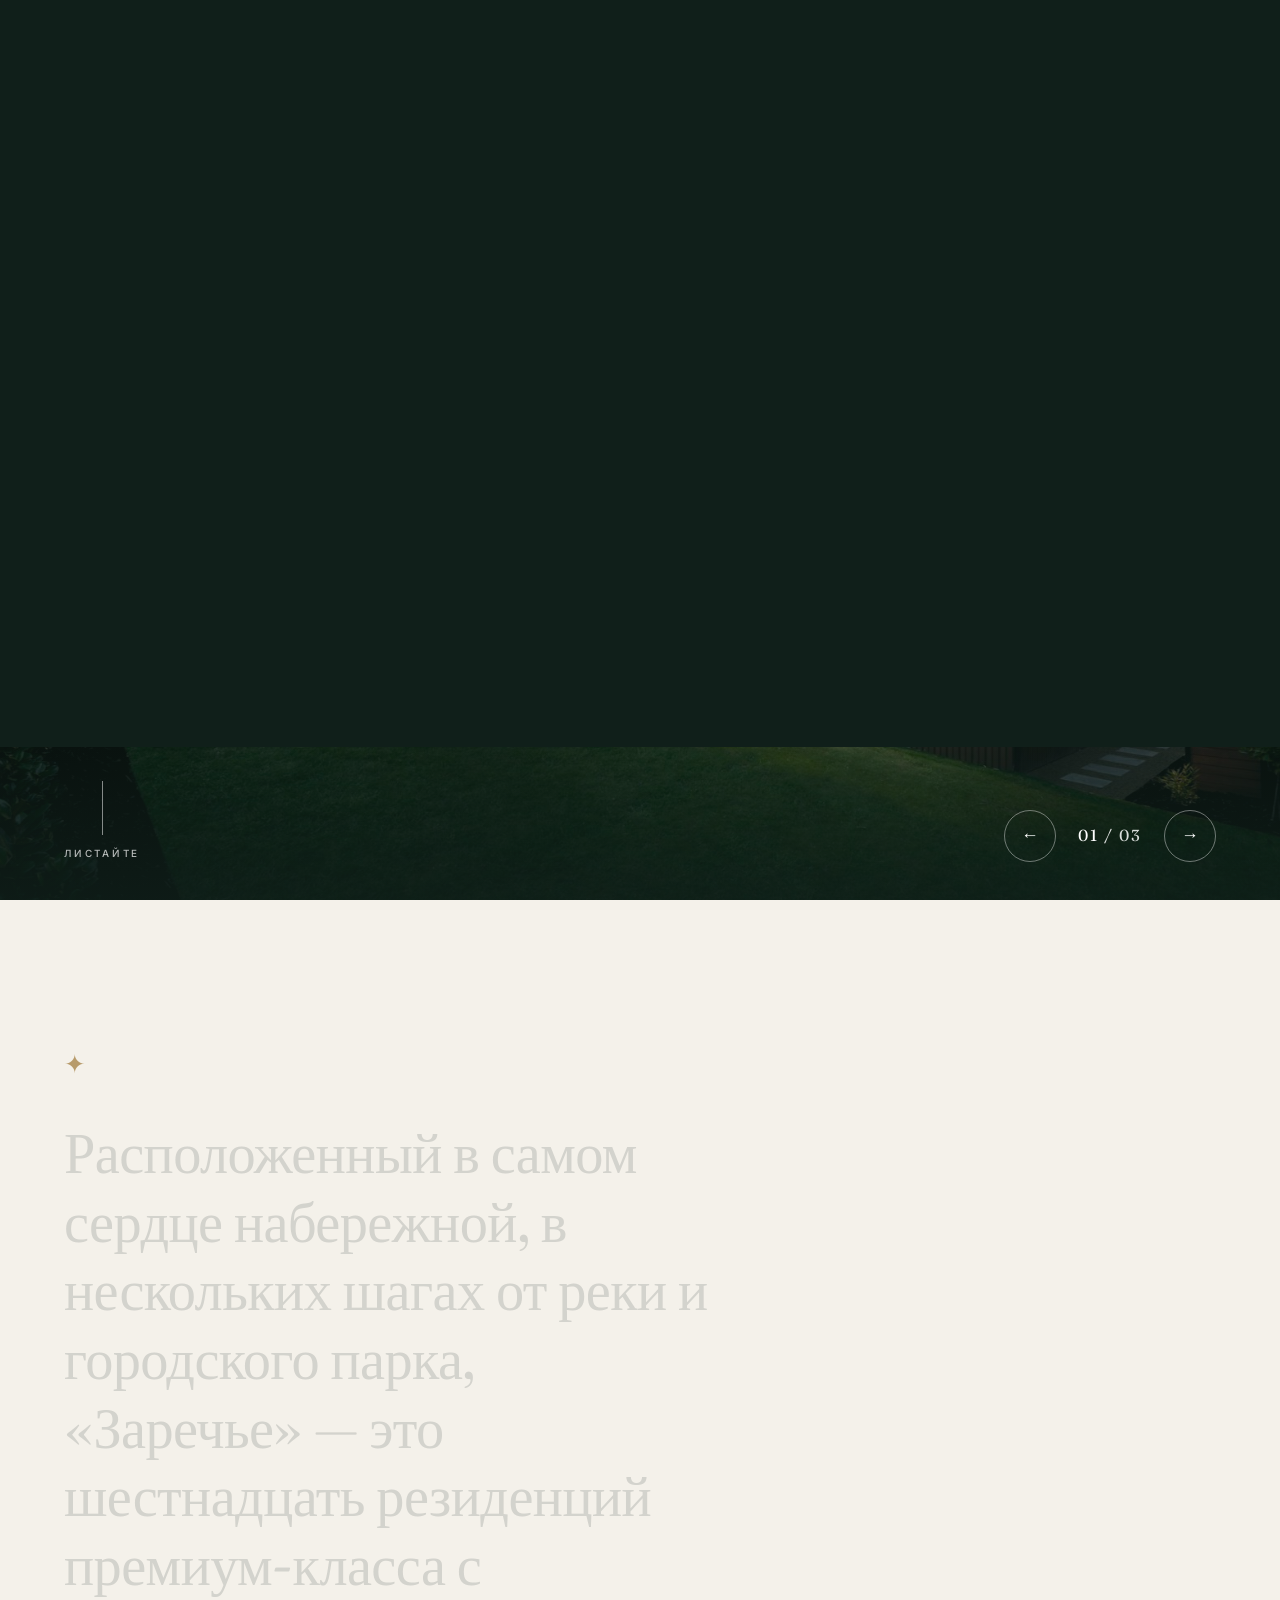
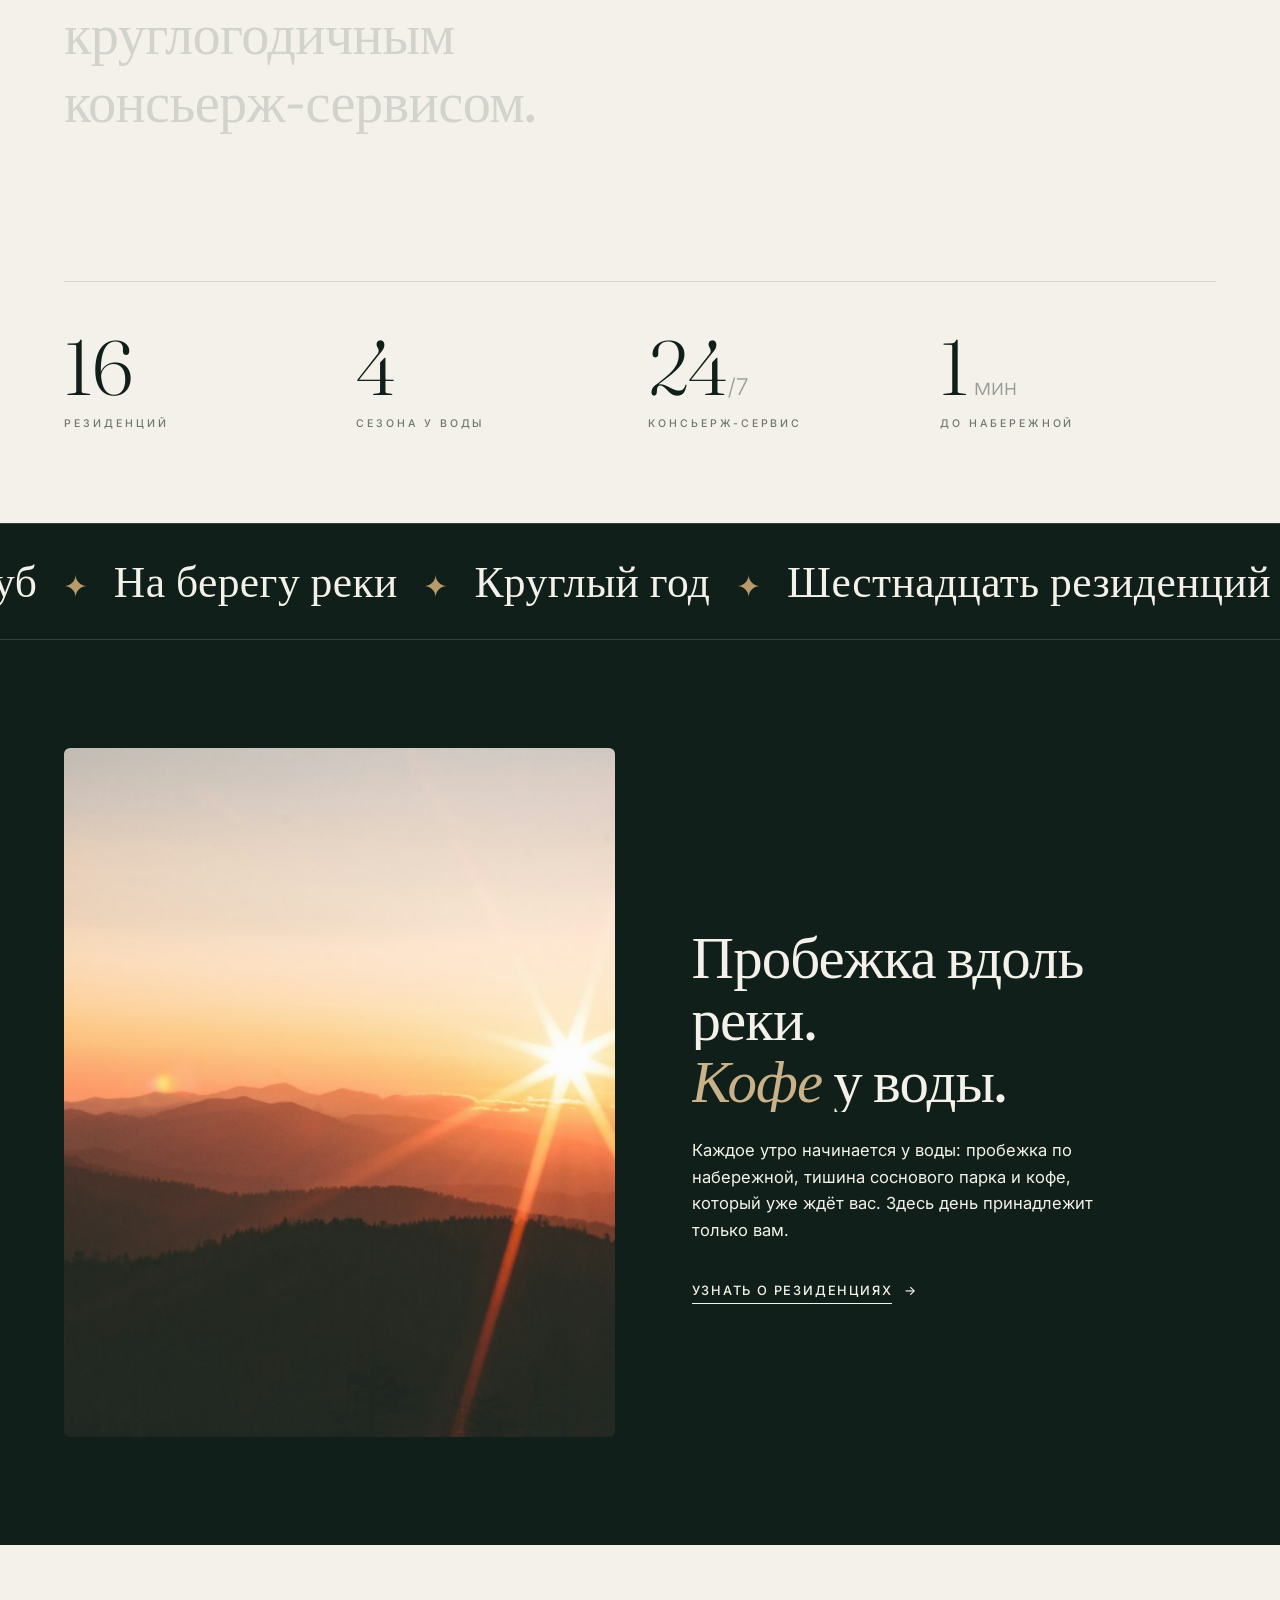
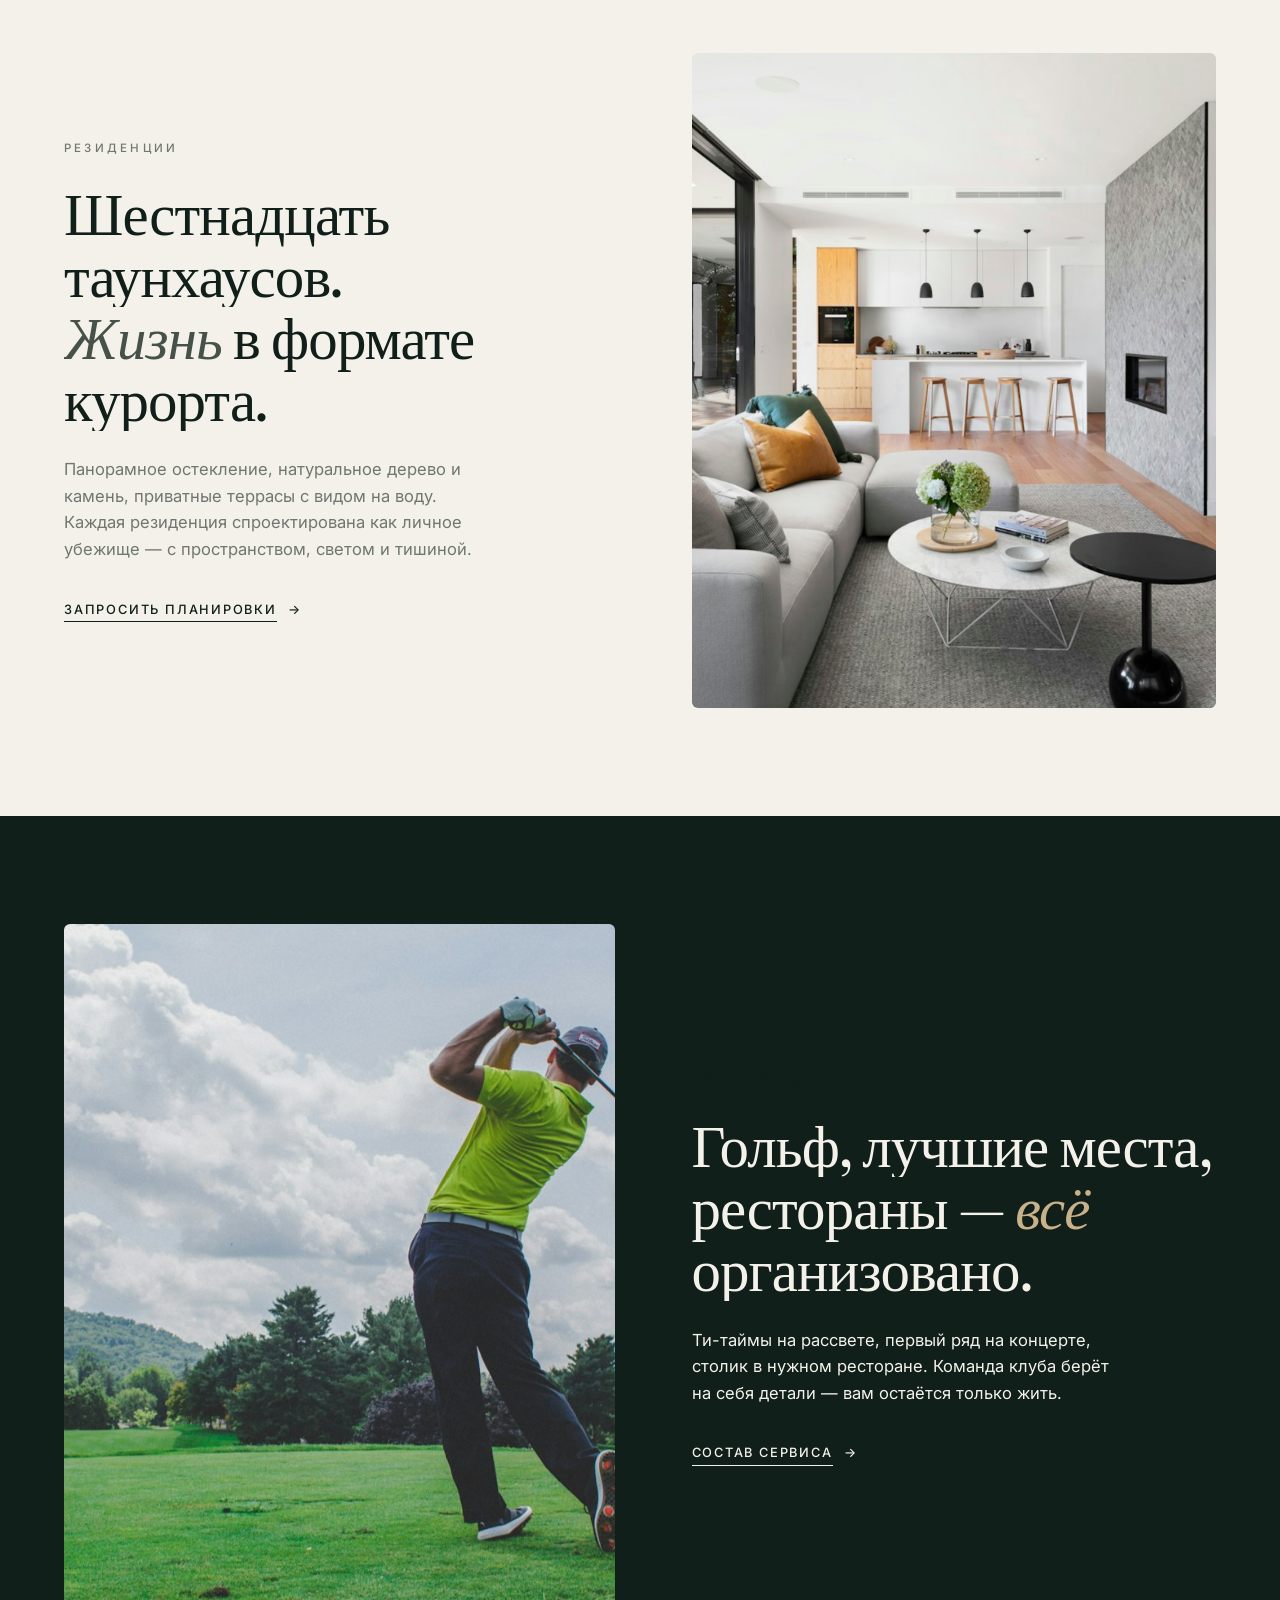
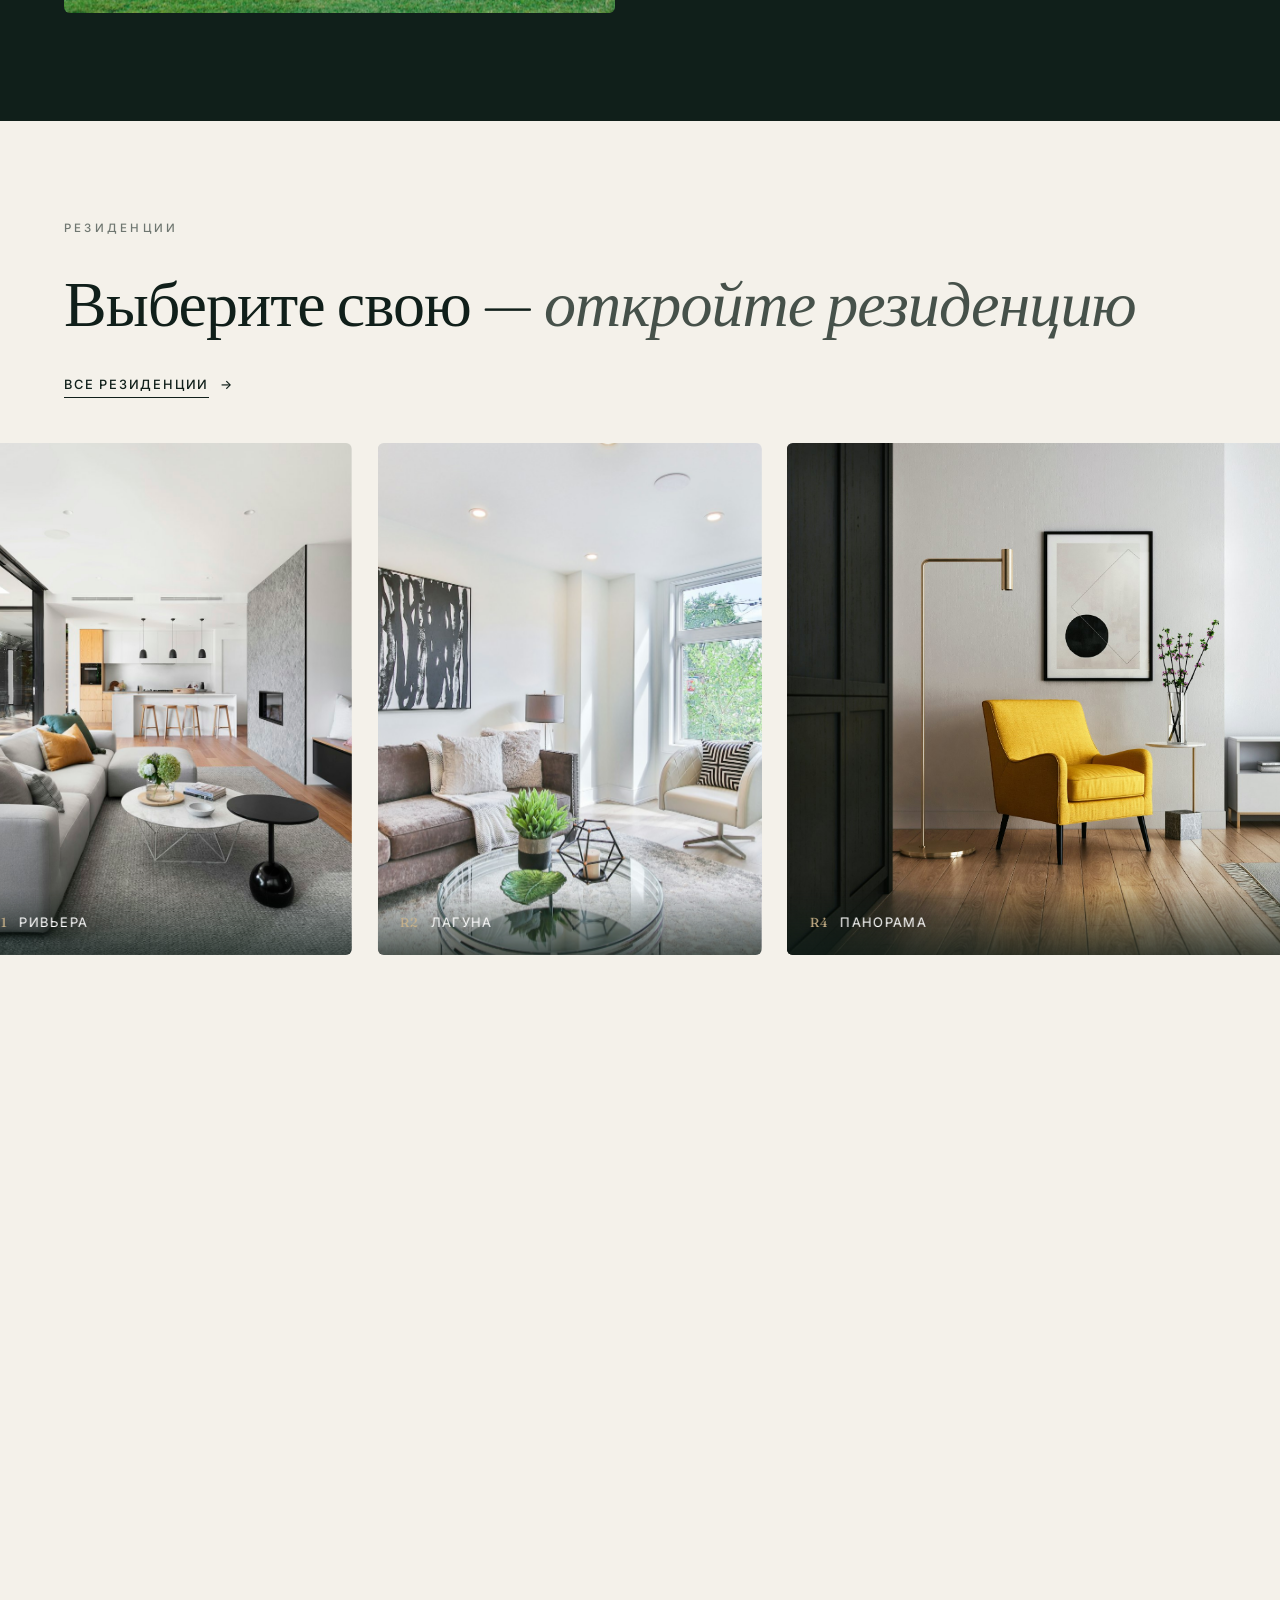
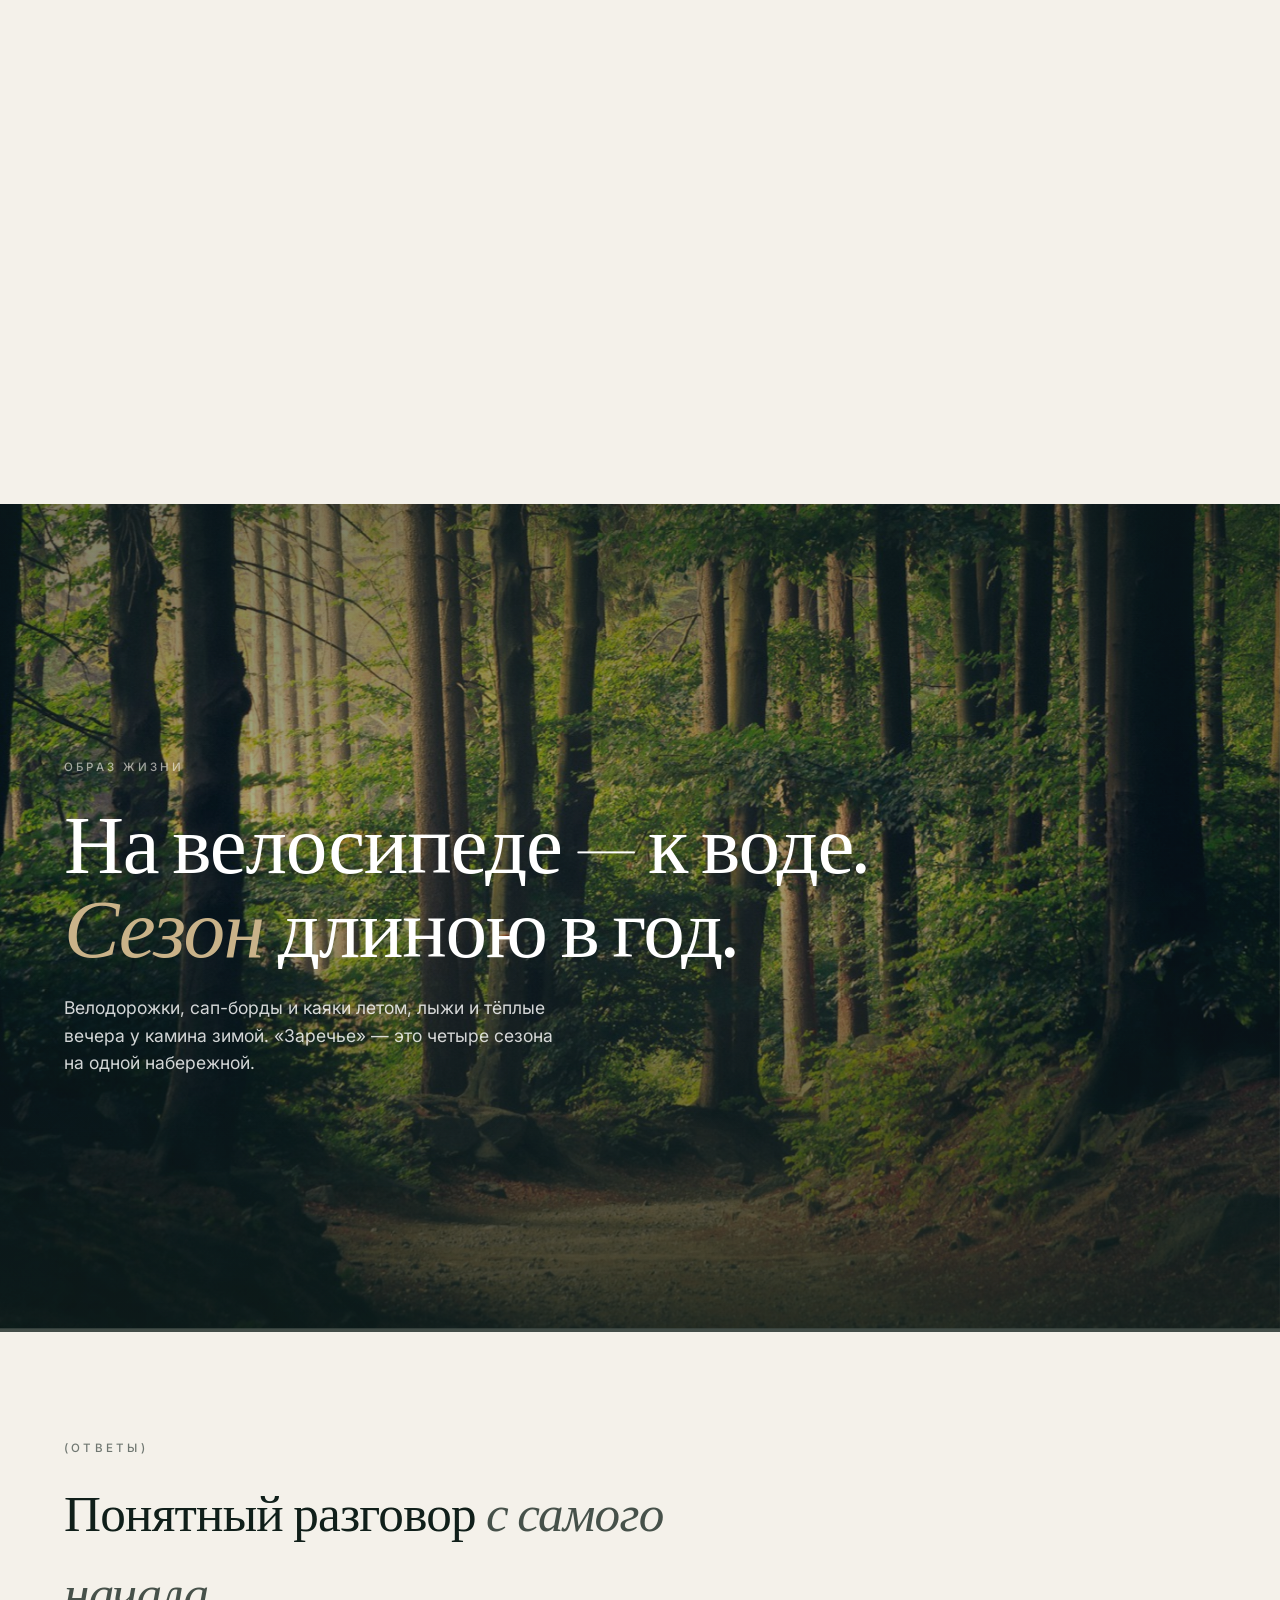
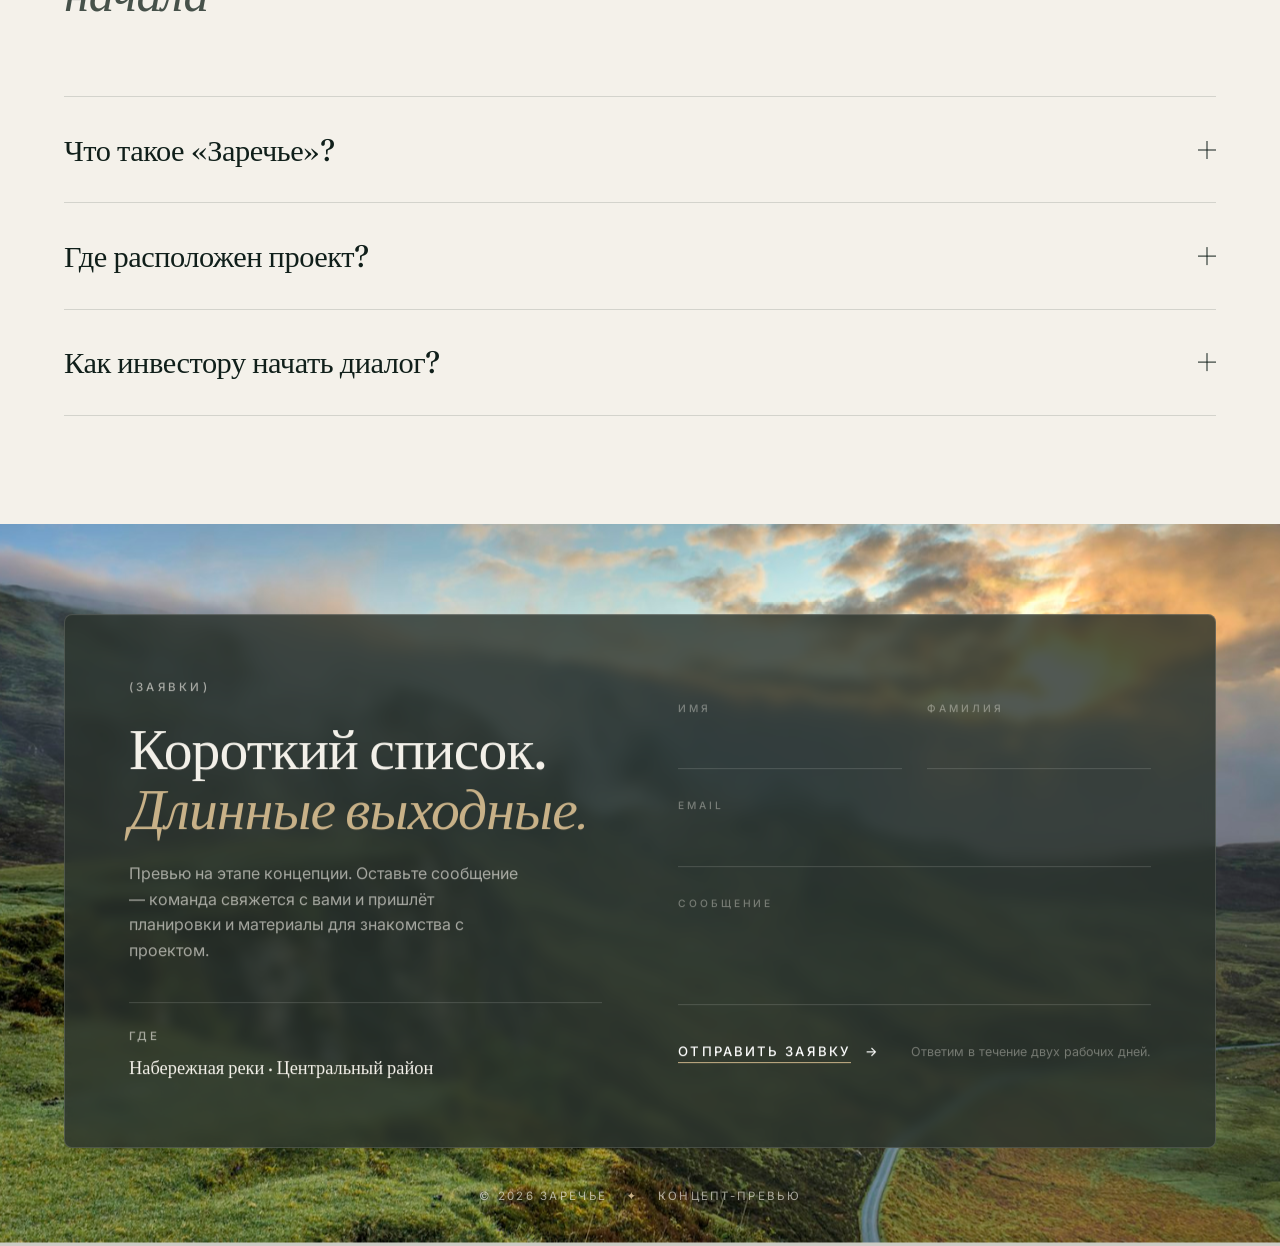
==== commit b76a5df8: "Add mobile hamburger menu with fullscreen navigation Burger button appears on screens ≤760px across " ====
--- a/index.html
+++ b/index.html
@@ -49,7 +49,16 @@
   <a href="contacts.html" class="nav__cta" data-cursor>
     <span>Контакты</span>
   </a>
+  <button class="nav__burger" id="navBurger" aria-label="Меню"><span></span><span></span><span></span></button>
 </header>
+
+<div class="mob-menu" id="mobMenu">
+  <a href="residences.html" class="mob-menu__link">Резиденции</a>
+  <a href="gallery.html" class="mob-menu__link">Галерея</a>
+  <a href="about.html" class="mob-menu__link">О клубе</a>
+  <a href="contacts.html" class="mob-menu__link">Контакты</a>
+  <div class="mob-menu__foot"><span>✦</span><span>ЗАРЕЧЬЕ</span></div>
+</div>
 
 <main id="top">
 
--- a/styles.css
+++ b/styles.css
@@ -121,7 +121,26 @@
 .nav__sep{font-size:.5rem;opacity:.5}
 .nav__cta{font-size:.78rem;letter-spacing:.16em;text-transform:uppercase;font-weight:500;border:1px solid rgba(255,255,255,.4);padding:.6rem 1.2rem;border-radius:40px;transition:background .4s,color .4s,border-color .4s}
 .nav__cta:hover{background:#fff;color:var(--forest);border-color:#fff}
-@media (max-width:760px){ .nav__links{display:none} }
+/* ─── Бургер-кнопка ────────────────────── */
+.nav__burger{
+  display:none;flex-direction:column;justify-content:center;gap:5px;
+  width:32px;height:32px;background:none;border:none;cursor:pointer;padding:0;z-index:10;
+}
+.nav__burger span{display:block;width:100%;height:1.5px;background:#fff;transition:transform .4s var(--ease-out),opacity .3s;transform-origin:center}
+.nav__burger.is-open span:nth-child(1){transform:translateY(6.5px) rotate(45deg)}
+.nav__burger.is-open span:nth-child(2){opacity:0}
+.nav__burger.is-open span:nth-child(3){transform:translateY(-6.5px) rotate(-45deg)}
+@media (max-width:760px){ .nav__links,.nav__cta{display:none} .nav__burger{display:flex} }
+
+/* ─── Мобильное меню ───────────────────── */
+.mob-menu{position:fixed;inset:0;z-index:490;background:var(--forest);display:flex;flex-direction:column;align-items:center;justify-content:center;gap:1rem;opacity:0;pointer-events:none;visibility:hidden}
+.mob-menu.is-open{opacity:1;pointer-events:auto;visibility:visible}
+.mob-menu__link{font-family:var(--serif);font-size:clamp(2rem,8vw,3.2rem);font-weight:300;color:var(--paper);letter-spacing:.04em;padding:.6rem 0;position:relative}
+.mob-menu__link::after{content:"";position:absolute;left:0;bottom:.3rem;width:100%;height:1px;background:var(--gold-soft);transform:scaleX(0);transform-origin:left;transition:transform .5s var(--ease-out)}
+.mob-menu__link:hover::after{transform:scaleX(1)}
+.mob-menu__link em{color:var(--gold-soft);font-weight:300}
+.mob-menu__foot{position:absolute;bottom:2.4rem;display:flex;gap:1.4rem;font-size:.72rem;letter-spacing:.2em;text-transform:uppercase;color:var(--paper-40)}
+.nav.mob-open{mix-blend-mode:normal;color:#fff}
 
 /* ─── ГЕРОЙ ─────────────────────────────── */
 .hero{position:relative;height:100svh;min-height:640px;overflow:hidden;color:#fff;display:flex;flex-direction:column;justify-content:flex-end}
